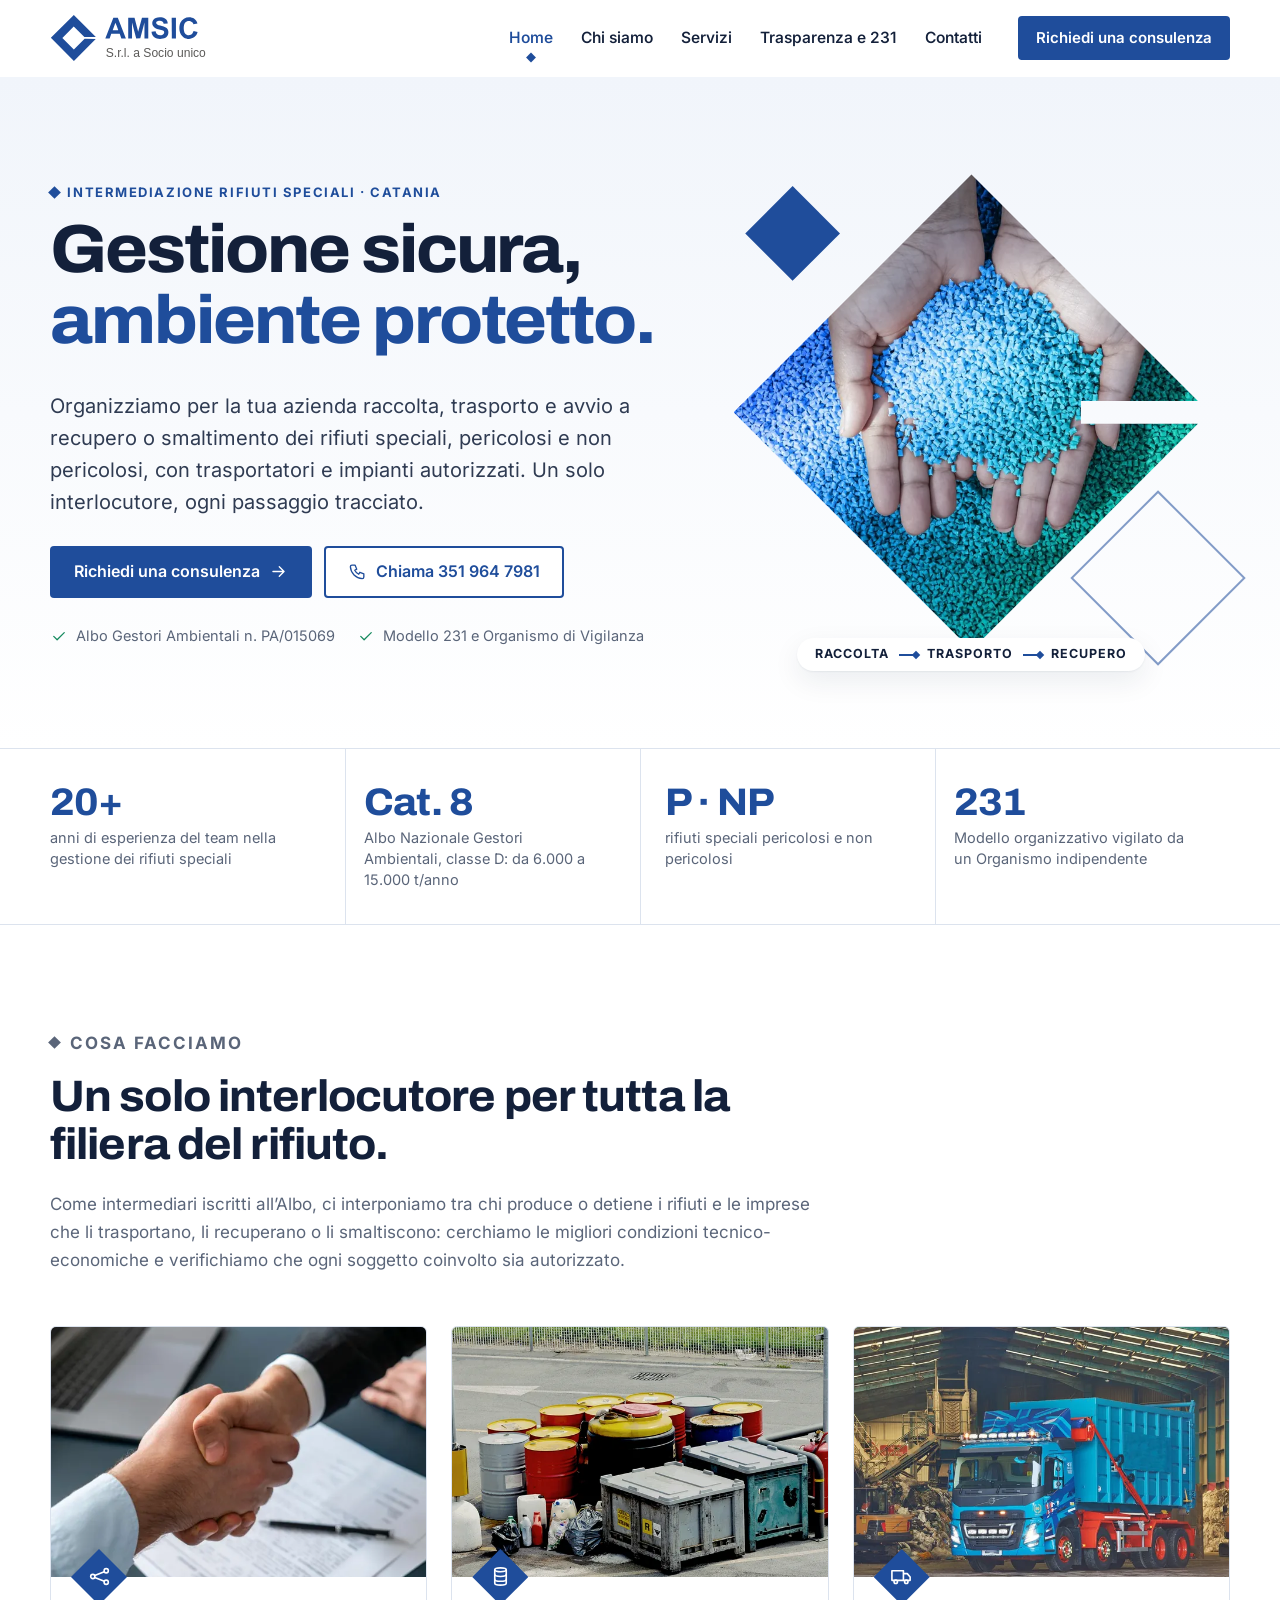
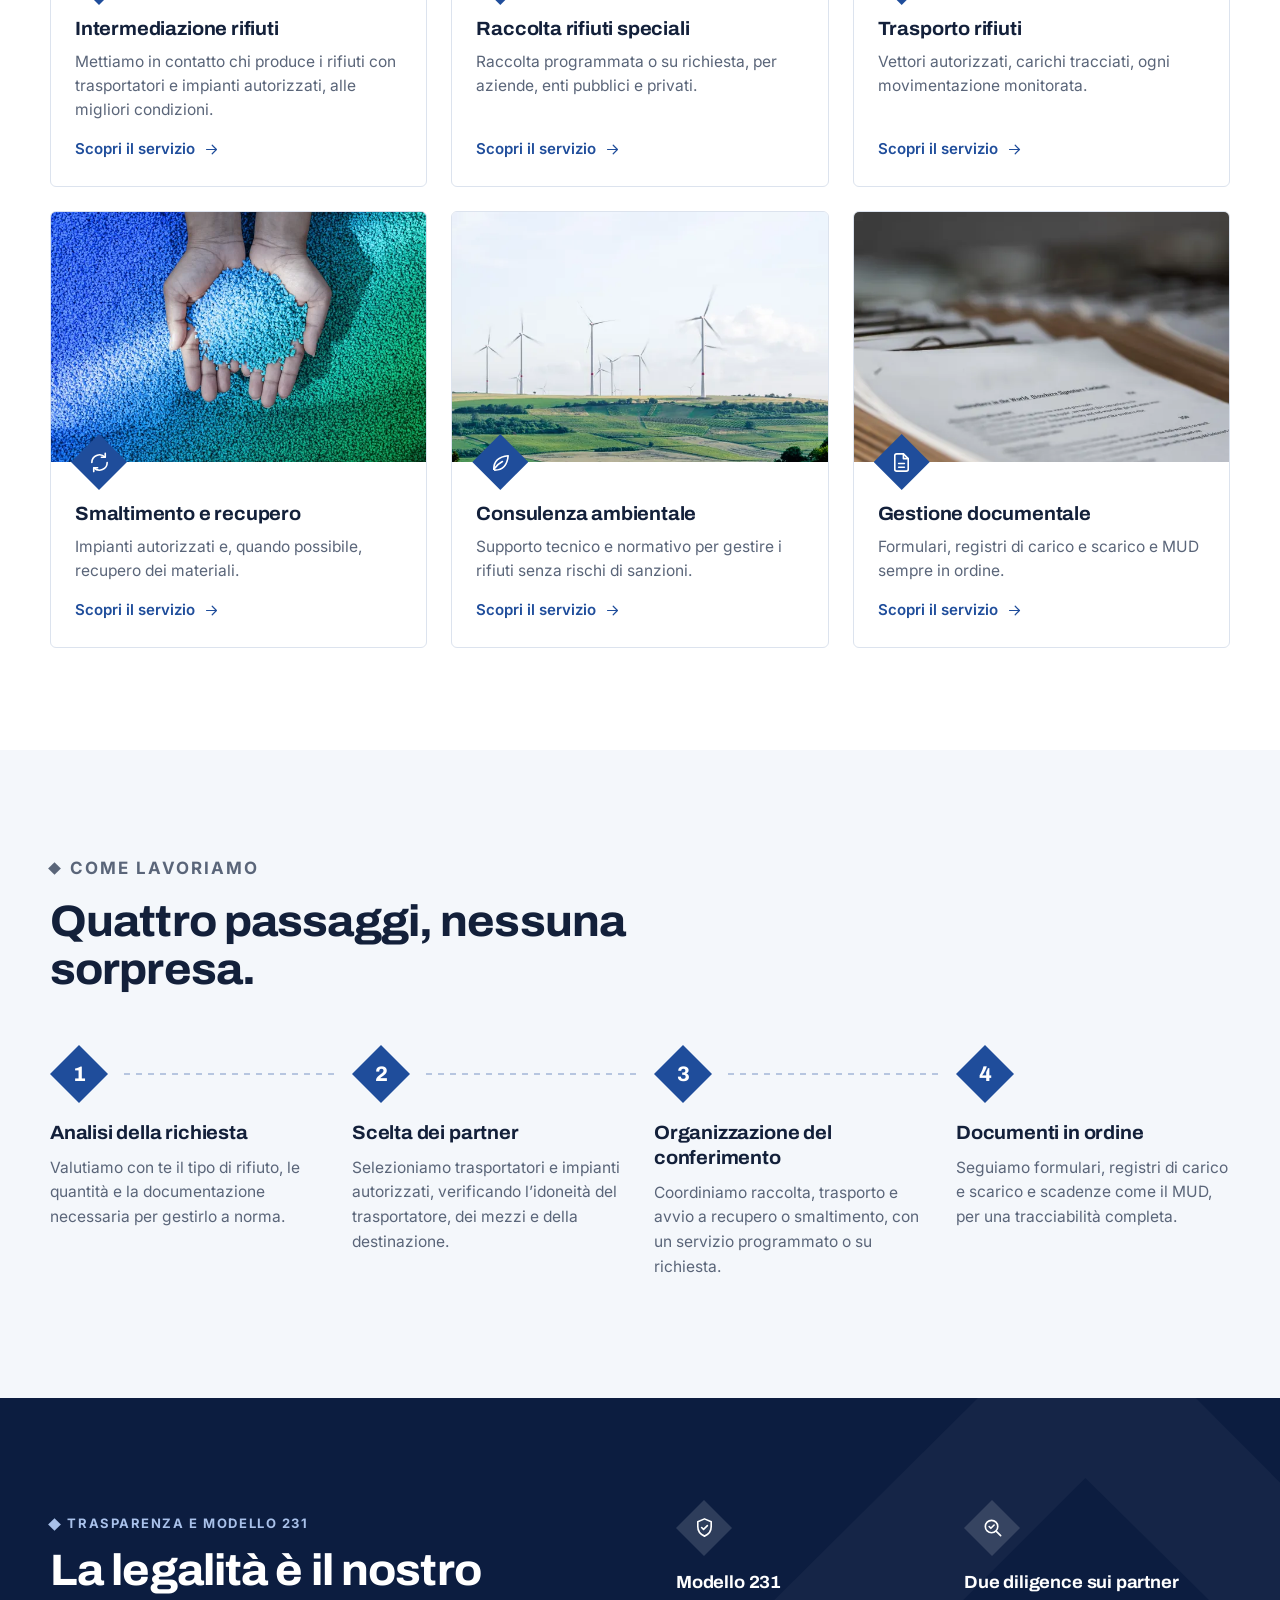
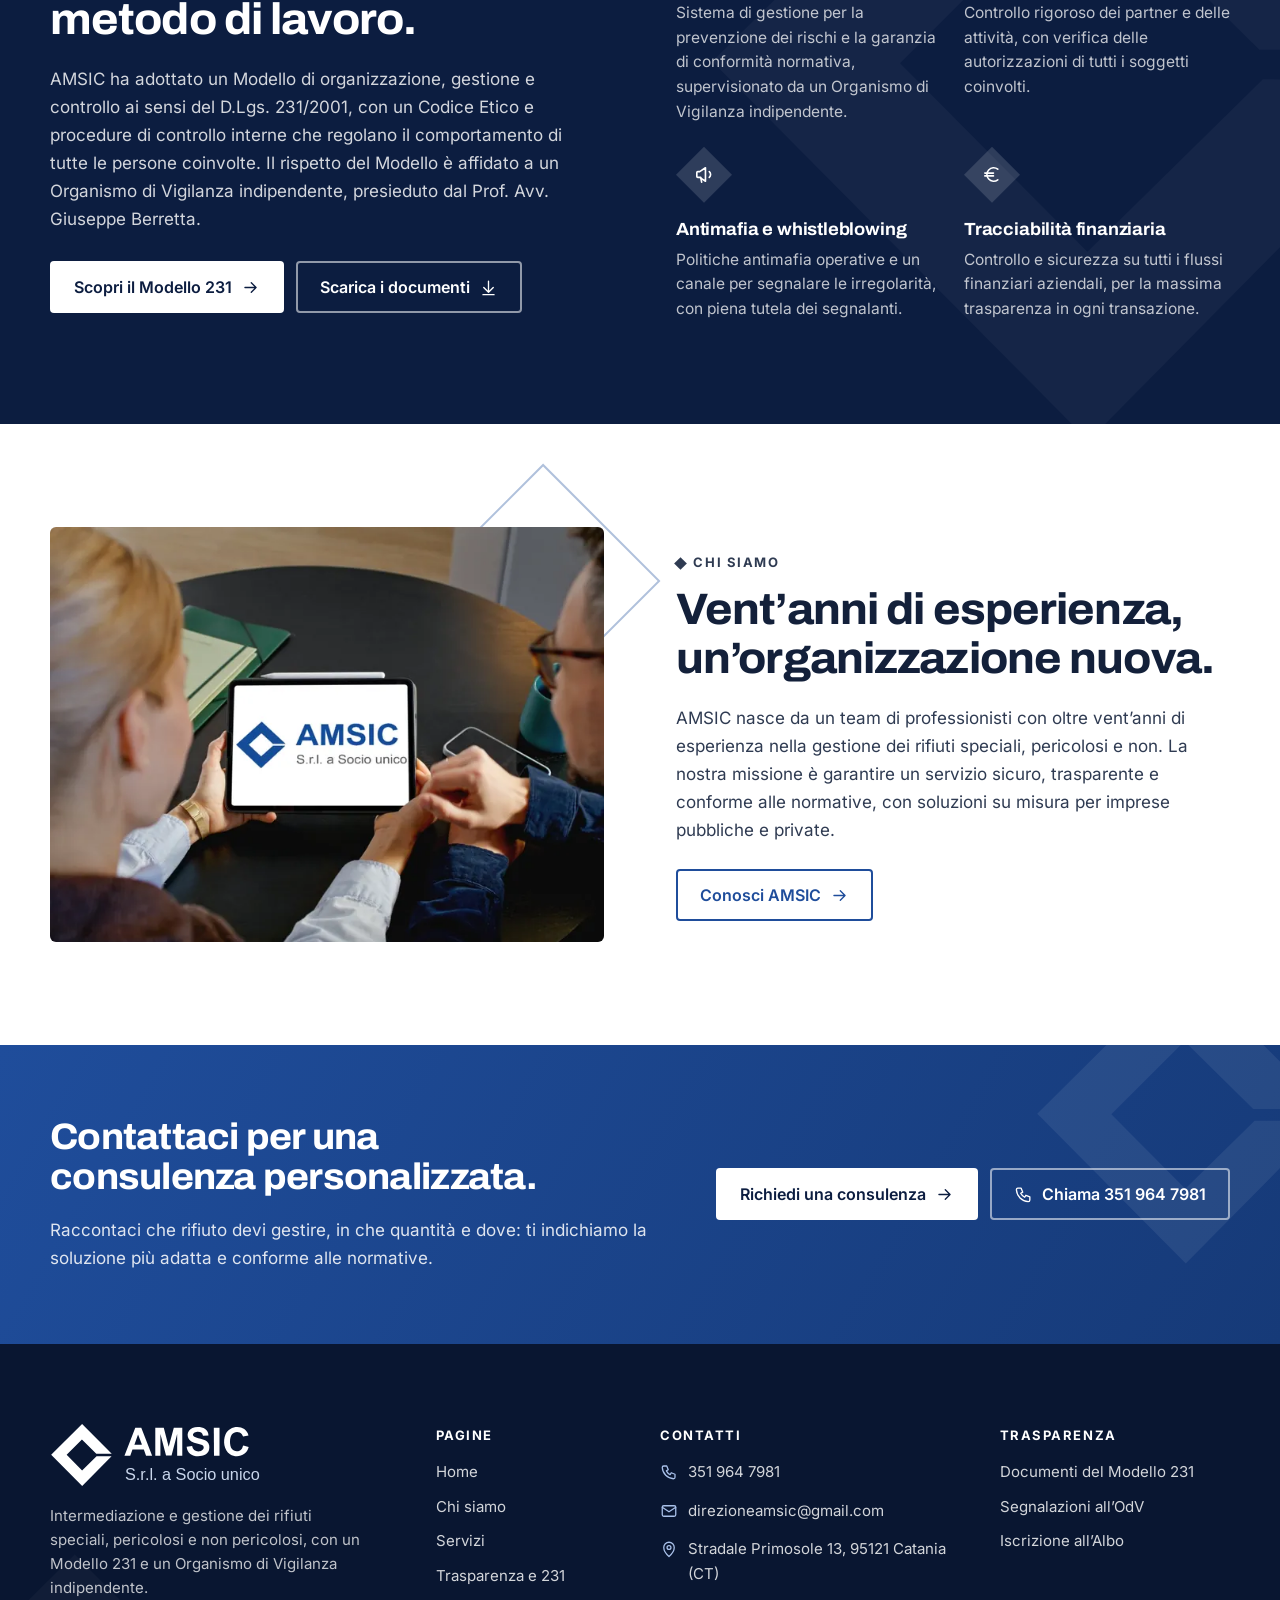
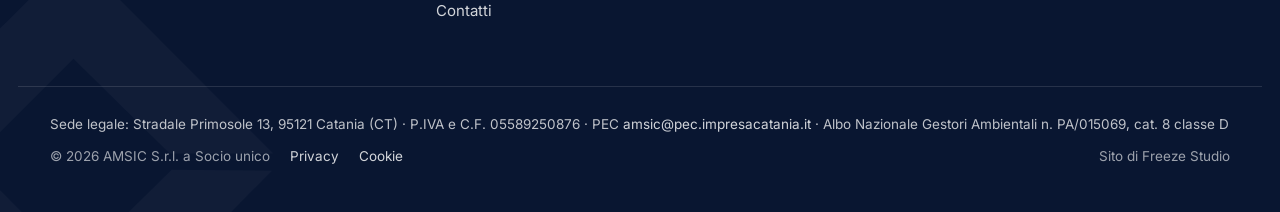
==== index.html @ bfcbf5f1 "Nuovo sito AMSIC: home, chi siamo, servizi, trasparenza e Modello 231, contatti Sito statico generat" ====
<!doctype html>
<html lang="it">
<head>
<meta charset="utf-8">
<meta name="viewport" content="width=device-width, initial-scale=1">
<title>AMSIC | Intermediazione e gestione rifiuti speciali a Catania</title>
<meta name="description" content="Raccolta, trasporto, smaltimento e recupero di rifiuti speciali pericolosi e non pericolosi tramite partner autorizzati. Iscritti all’Albo Gestori Ambientali (cat. 8), Modello 231. Catania.">
<link rel="canonical" href="https://www.amsic.it/">
<meta name="theme-color" content="#1F4D9B">
<meta property="og:type" content="website">
<meta property="og:locale" content="it_IT">
<meta property="og:site_name" content="AMSIC">
<meta property="og:title" content="AMSIC | Intermediazione e gestione rifiuti speciali a Catania">
<meta property="og:description" content="Raccolta, trasporto, smaltimento e recupero di rifiuti speciali pericolosi e non pericolosi tramite partner autorizzati. Iscritti all’Albo Gestori Ambientali (cat. 8), Modello 231. Catania.">
<meta property="og:url" content="https://www.amsic.it/">
<meta property="og:image" content="https://www.amsic.it/assets/img/condivisione.jpg">
<meta property="og:image:width" content="1200">
<meta property="og:image:height" content="630">
<meta name="twitter:card" content="summary_large_image">
<link rel="icon" href="assets/logo/amsic-marchio.svg" type="image/svg+xml">
<link rel="icon" href="assets/logo/favicon-32.png" sizes="32x32" type="image/png">
<link rel="apple-touch-icon" href="assets/logo/apple-touch-icon.png">
<link rel="preload" href="assets/font/archivo.woff2" as="font" type="font/woff2" crossorigin>
<link rel="preload" href="assets/font/inter.woff2" as="font" type="font/woff2" crossorigin>
<link rel="stylesheet" href="assets/css/stile.css?v=3">
<script type="application/ld+json">{"@context": "https://schema.org", "@type": "LocalBusiness", "@id": "https://www.amsic.it/#azienda", "name": "AMSIC S.r.l. a Socio unico", "alternateName": "AMSIC", "description": "Intermediazione e gestione di rifiuti speciali, pericolosi e non pericolosi: raccolta, trasporto, smaltimento e recupero tramite partner autorizzati, consulenza ambientale e gestione documentale.", "url": "https://www.amsic.it/", "logo": "https://www.amsic.it/assets/logo/icon-512.png", "image": "https://www.amsic.it/assets/img/condivisione.jpg", "telephone": "+393519647981", "email": "direzioneamsic@gmail.com", "vatID": "IT05589250876", "taxID": "05589250876", "address": {"@type": "PostalAddress", "streetAddress": "Stradale Primosole 13", "postalCode": "95121", "addressLocality": "Catania", "addressRegion": "CT", "addressCountry": "IT"}}</script>
</head>
<body>
<a class="salta" href="#contenuto">Vai al contenuto</a>
<header class="testata" data-testata>
  <div class="wrap testata-in">
    <a class="logo" href="./" aria-label="AMSIC, torna alla home"><img src="assets/logo/amsic-logo.svg" alt="AMSIC S.r.l. a Socio unico" width="190" height="56"></a>
    <nav class="nav" id="menu" aria-label="Menu principale">
      <ul><li><a href="./" aria-current="page">Home</a></li><li><a href="chi-siamo">Chi siamo</a></li><li><a href="servizi">Servizi</a></li><li><a href="trasparenza">Trasparenza e 231</a></li><li><a href="contatti">Contatti</a></li></ul>
      <div class="nav-extra"><a class="btn btn-secondario btn-piccolo" href="tel:+393519647981" data-evento="chiamata"><span class="btn-ico"><svg xmlns="http://www.w3.org/2000/svg" viewBox="0 0 24 24" fill="none" stroke="currentColor" stroke-width="1.7" stroke-linecap="round" stroke-linejoin="round" aria-hidden="true" focusable="false"><path d="M5 4h4l2 5-2.5 1.5a11 11 0 0 0 5 5L15 13l5 2v4a2 2 0 0 1-2 2A16 16 0 0 1 3 6a2 2 0 0 1 2-2"/></svg></span>Chiama 351 964 7981</a></div>
    </nav>
    <a class="btn btn-primario btn-piccolo testata-cta" href="contatti#modulo">Richiedi una consulenza</a>
    <button class="menu-btn" type="button" aria-controls="menu" aria-expanded="false" data-menu>
      <span class="menu-apri"><svg xmlns="http://www.w3.org/2000/svg" viewBox="0 0 24 24" fill="none" stroke="currentColor" stroke-width="1.7" stroke-linecap="round" stroke-linejoin="round" aria-hidden="true" focusable="false"><path d="M4 7h16M4 12h16M4 17h16"/></svg></span><span class="menu-chiudi"><svg xmlns="http://www.w3.org/2000/svg" viewBox="0 0 24 24" fill="none" stroke="currentColor" stroke-width="1.7" stroke-linecap="round" stroke-linejoin="round" aria-hidden="true" focusable="false"><path d="M6 6l12 12M18 6 6 18"/></svg></span><span class="sr">Menu</span>
    </button>
  </div>
</header>
<main id="contenuto">

<section class="eroe">
  <div class="wrap eroe-in">
    <div class="eroe-testo">
      <p class="occhiello">Intermediazione rifiuti speciali · Catania</p>
      <h1>Gestione sicura, <span class="a-capo">ambiente protetto.</span></h1>
      <p class="lead">Organizziamo per la tua azienda raccolta, trasporto e avvio a recupero o smaltimento dei rifiuti speciali, pericolosi e non pericolosi, con trasportatori e impianti autorizzati. Un solo interlocutore, ogni passaggio tracciato.</p>
      <div class="azioni" data-sentinella><a class="btn btn-primario" href="contatti#modulo">Richiedi una consulenza<span class="btn-ico"><svg xmlns="http://www.w3.org/2000/svg" viewBox="0 0 24 24" fill="none" stroke="currentColor" stroke-width="1.7" stroke-linecap="round" stroke-linejoin="round" aria-hidden="true" focusable="false"><path d="M5 12h14M13 6l6 6-6 6"/></svg></span></a><a class="btn btn-secondario" href="tel:+393519647981" data-evento="chiamata"><span class="btn-ico"><svg xmlns="http://www.w3.org/2000/svg" viewBox="0 0 24 24" fill="none" stroke="currentColor" stroke-width="1.7" stroke-linecap="round" stroke-linejoin="round" aria-hidden="true" focusable="false"><path d="M5 4h4l2 5-2.5 1.5a11 11 0 0 0 5 5L15 13l5 2v4a2 2 0 0 1-2 2A16 16 0 0 1 3 6a2 2 0 0 1 2-2"/></svg></span>Chiama 351 964 7981</a></div>
      <ul class="garanzie">
        <li><svg xmlns="http://www.w3.org/2000/svg" viewBox="0 0 24 24" fill="none" stroke="currentColor" stroke-width="1.7" stroke-linecap="round" stroke-linejoin="round" aria-hidden="true" focusable="false"><path d="m5 12.5 4.5 4.5L19 7.5"/></svg>Albo Gestori Ambientali n. PA/015069</li>
        <li><svg xmlns="http://www.w3.org/2000/svg" viewBox="0 0 24 24" fill="none" stroke="currentColor" stroke-width="1.7" stroke-linecap="round" stroke-linejoin="round" aria-hidden="true" focusable="false"><path d="m5 12.5 4.5 4.5L19 7.5"/></svg>Modello 231 e Organismo di Vigilanza</li>
      </ul>
    </div>
    <div class="eroe-visual" aria-hidden="true">
      <div class="rombo-grande"><picture><source type="image/webp" srcset="assets/img/rombo-recupero-420.webp 420w, assets/img/rombo-recupero-760.webp 760w" sizes="(min-width: 1000px) 520px, 80vw"><img src="assets/img/rombo-recupero-760.jpg" srcset="assets/img/rombo-recupero-420.jpg 420w, assets/img/rombo-recupero-760.jpg 760w" sizes="(min-width: 1000px) 520px, 80vw" alt="" width="760" height="760" fetchpriority="high" decoding="async"></picture></div>
      <span class="rombo-pieno"></span>
      <span class="rombo-vuoto"></span>
      <div class="filiera">
        <span>Raccolta</span><i></i><span>Trasporto</span><i></i><span>Recupero</span>
      </div>
    </div>
  </div>
</section>

<section class="fatti" aria-label="AMSIC in breve">
  <div class="wrap fatti-griglia">
    <div class="fatto rivela"><strong>20+</strong><span>anni di esperienza del team nella gestione dei rifiuti speciali</span></div>
    <div class="fatto rivela"><strong>Cat. 8</strong><span>Albo Nazionale Gestori Ambientali, classe D: da 6.000 a 15.000 t/anno</span></div>
    <div class="fatto rivela"><strong>P · NP</strong><span>rifiuti speciali pericolosi e non pericolosi</span></div>
    <div class="fatto rivela"><strong>231</strong><span>Modello organizzativo vigilato da un Organismo indipendente</span></div>
  </div>
</section>

<section class="sezione">
  <div class="wrap">
    <div class="intestazione rivela">
      <p class="occhiello">Cosa facciamo</p>
      <h2>Un solo interlocutore per tutta la filiera del rifiuto.</h2>
      <p>Come intermediari iscritti all’Albo, ci interponiamo tra chi produce o detiene i rifiuti e le imprese che li trasportano, li recuperano o li smaltiscono: cerchiamo le migliori condizioni tecnico-economiche e verifichiamo che ogni soggetto coinvolto sia autorizzato.</p>
    </div>
    <div class="griglia-servizi"><article class="scheda-servizio rivela">
  <a class="scheda-link" href="servizi#intermediazione">
    <div class="scheda-foto"><picture><source type="image/webp" srcset="assets/img/intermediazione-640.webp 640w, assets/img/intermediazione-800.webp 800w" sizes="(min-width: 1100px) 360px, (min-width: 700px) 45vw, 92vw"><img src="assets/img/intermediazione-800.jpg" srcset="assets/img/intermediazione-640.jpg 640w, assets/img/intermediazione-800.jpg 800w" sizes="(min-width: 1100px) 360px, (min-width: 700px) 45vw, 92vw" alt="Stretta di mano sopra un contratto firmato" width="800" height="533" loading="lazy" decoding="async"></picture></div>
    <div class="scheda-testo">
      <span class="icona-rombo"><svg xmlns="http://www.w3.org/2000/svg" viewBox="0 0 24 24" fill="none" stroke="currentColor" stroke-width="1.7" stroke-linecap="round" stroke-linejoin="round" aria-hidden="true" focusable="false"><circle cx="5" cy="12" r="2.2"/><circle cx="19" cy="6" r="2.2"/><circle cx="19" cy="18" r="2.2"/><path d="M7 11l10-4M7 13l10 4"/></svg></span>
      <h3>Intermediazione rifiuti</h3>
      <p>Mettiamo in contatto chi produce i rifiuti con trasportatori e impianti autorizzati, alle migliori condizioni.</p>
      <span class="scheda-piu">Scopri il servizio <svg xmlns="http://www.w3.org/2000/svg" viewBox="0 0 24 24" fill="none" stroke="currentColor" stroke-width="1.7" stroke-linecap="round" stroke-linejoin="round" aria-hidden="true" focusable="false"><path d="M5 12h14M13 6l6 6-6 6"/></svg></span>
    </div>
  </a>
</article><article class="scheda-servizio rivela">
  <a class="scheda-link" href="servizi#raccolta">
    <div class="scheda-foto"><picture><source type="image/webp" srcset="assets/img/raccolta-640.webp 640w, assets/img/raccolta-1100.webp 1100w" sizes="(min-width: 1100px) 360px, (min-width: 700px) 45vw, 92vw"><img src="assets/img/raccolta-1100.jpg" srcset="assets/img/raccolta-640.jpg 640w, assets/img/raccolta-1100.jpg 1100w" sizes="(min-width: 1100px) 360px, (min-width: 700px) 45vw, 92vw" alt="Fusti e contenitori per rifiuti speciali pronti per il ritiro" width="1100" height="733" loading="lazy" decoding="async"></picture></div>
    <div class="scheda-testo">
      <span class="icona-rombo"><svg xmlns="http://www.w3.org/2000/svg" viewBox="0 0 24 24" fill="none" stroke="currentColor" stroke-width="1.7" stroke-linecap="round" stroke-linejoin="round" aria-hidden="true" focusable="false"><ellipse cx="12" cy="5" rx="6" ry="2"/><path d="M6 5v14c0 1.1 2.7 2 6 2s6-.9 6-2V5"/><path d="M6 10c0 1.1 2.7 2 6 2s6-.9 6-2M6 15c0 1.1 2.7 2 6 2s6-.9 6-2"/></svg></span>
      <h3>Raccolta rifiuti speciali</h3>
      <p>Raccolta programmata o su richiesta, per aziende, enti pubblici e privati.</p>
      <span class="scheda-piu">Scopri il servizio <svg xmlns="http://www.w3.org/2000/svg" viewBox="0 0 24 24" fill="none" stroke="currentColor" stroke-width="1.7" stroke-linecap="round" stroke-linejoin="round" aria-hidden="true" focusable="false"><path d="M5 12h14M13 6l6 6-6 6"/></svg></span>
    </div>
  </a>
</article><article class="scheda-servizio rivela">
  <a class="scheda-link" href="servizi#trasporto">
    <div class="scheda-foto"><picture><source type="image/webp" srcset="assets/img/trasporto-640.webp 640w, assets/img/trasporto-1032.webp 1032w" sizes="(min-width: 1100px) 360px, (min-width: 700px) 45vw, 92vw"><img src="assets/img/trasporto-1032.jpg" srcset="assets/img/trasporto-640.jpg 640w, assets/img/trasporto-1032.jpg 1032w" sizes="(min-width: 1100px) 360px, (min-width: 700px) 45vw, 92vw" alt="Camion scarrabile in un impianto di trattamento rifiuti" width="1032" height="688" loading="lazy" decoding="async"></picture></div>
    <div class="scheda-testo">
      <span class="icona-rombo"><svg xmlns="http://www.w3.org/2000/svg" viewBox="0 0 24 24" fill="none" stroke="currentColor" stroke-width="1.7" stroke-linecap="round" stroke-linejoin="round" aria-hidden="true" focusable="false"><path d="M2 6h12v10H2zM14 9h4l3 3.5V16h-7"/><circle cx="6" cy="17.5" r="1.8"/><circle cx="17" cy="17.5" r="1.8"/></svg></span>
      <h3>Trasporto rifiuti</h3>
      <p>Vettori autorizzati, carichi tracciati, ogni movimentazione monitorata.</p>
      <span class="scheda-piu">Scopri il servizio <svg xmlns="http://www.w3.org/2000/svg" viewBox="0 0 24 24" fill="none" stroke="currentColor" stroke-width="1.7" stroke-linecap="round" stroke-linejoin="round" aria-hidden="true" focusable="false"><path d="M5 12h14M13 6l6 6-6 6"/></svg></span>
    </div>
  </a>
</article><article class="scheda-servizio rivela">
  <a class="scheda-link" href="servizi#recupero">
    <div class="scheda-foto"><picture><source type="image/webp" srcset="assets/img/recupero-640.webp 640w, assets/img/recupero-1100.webp 1100w" sizes="(min-width: 1100px) 360px, (min-width: 700px) 45vw, 92vw"><img src="assets/img/recupero-1100.jpg" srcset="assets/img/recupero-640.jpg 640w, assets/img/recupero-1100.jpg 1100w" sizes="(min-width: 1100px) 360px, (min-width: 700px) 45vw, 92vw" alt="Mani che raccolgono granuli di plastica riciclata" width="1100" height="733" loading="lazy" decoding="async"></picture></div>
    <div class="scheda-testo">
      <span class="icona-rombo"><svg xmlns="http://www.w3.org/2000/svg" viewBox="0 0 24 24" fill="none" stroke="currentColor" stroke-width="1.7" stroke-linecap="round" stroke-linejoin="round" aria-hidden="true" focusable="false"><path d="M20 12a8 8 0 0 1-13.7 5.6M4 12A8 8 0 0 1 17.7 6.4"/><path d="M18 2.5v4h-4M6 21.5v-4h4"/></svg></span>
      <h3>Smaltimento e recupero</h3>
      <p>Impianti autorizzati e, quando possibile, recupero dei materiali.</p>
      <span class="scheda-piu">Scopri il servizio <svg xmlns="http://www.w3.org/2000/svg" viewBox="0 0 24 24" fill="none" stroke="currentColor" stroke-width="1.7" stroke-linecap="round" stroke-linejoin="round" aria-hidden="true" focusable="false"><path d="M5 12h14M13 6l6 6-6 6"/></svg></span>
    </div>
  </a>
</article><article class="scheda-servizio rivela">
  <a class="scheda-link" href="servizi#consulenza">
    <div class="scheda-foto"><picture><source type="image/webp" srcset="assets/img/consulenza-640.webp 640w, assets/img/consulenza-1100.webp 1100w" sizes="(min-width: 1100px) 360px, (min-width: 700px) 45vw, 92vw"><img src="assets/img/consulenza-1100.jpg" srcset="assets/img/consulenza-640.jpg 640w, assets/img/consulenza-1100.jpg 1100w" sizes="(min-width: 1100px) 360px, (min-width: 700px) 45vw, 92vw" alt="Pale eoliche su una collina verde" width="1100" height="733" loading="lazy" decoding="async"></picture></div>
    <div class="scheda-testo">
      <span class="icona-rombo"><svg xmlns="http://www.w3.org/2000/svg" viewBox="0 0 24 24" fill="none" stroke="currentColor" stroke-width="1.7" stroke-linecap="round" stroke-linejoin="round" aria-hidden="true" focusable="false"><path d="M5 19c0-8 5-13 15-14-1 10-6 15-14 15"/><path d="M5 19c3-4 6-6.5 9-8"/></svg></span>
      <h3>Consulenza ambientale</h3>
      <p>Supporto tecnico e normativo per gestire i rifiuti senza rischi di sanzioni.</p>
      <span class="scheda-piu">Scopri il servizio <svg xmlns="http://www.w3.org/2000/svg" viewBox="0 0 24 24" fill="none" stroke="currentColor" stroke-width="1.7" stroke-linecap="round" stroke-linejoin="round" aria-hidden="true" focusable="false"><path d="M5 12h14M13 6l6 6-6 6"/></svg></span>
    </div>
  </a>
</article><article class="scheda-servizio rivela">
  <a class="scheda-link" href="servizi#documentale">
    <div class="scheda-foto"><picture><source type="image/webp" srcset="assets/img/documentale-640.webp 640w, assets/img/documentale-1100.webp 1100w" sizes="(min-width: 1100px) 360px, (min-width: 700px) 45vw, 92vw"><img src="assets/img/documentale-1100.jpg" srcset="assets/img/documentale-640.jpg 640w, assets/img/documentale-1100.jpg 1100w" sizes="(min-width: 1100px) 360px, (min-width: 700px) 45vw, 92vw" alt="Pila di documenti e registri in un archivio" width="1100" height="733" loading="lazy" decoding="async"></picture></div>
    <div class="scheda-testo">
      <span class="icona-rombo"><svg xmlns="http://www.w3.org/2000/svg" viewBox="0 0 24 24" fill="none" stroke="currentColor" stroke-width="1.7" stroke-linecap="round" stroke-linejoin="round" aria-hidden="true" focusable="false"><path d="M14 3H7a2 2 0 0 0-2 2v14a2 2 0 0 0 2 2h10a2 2 0 0 0 2-2V8z"/><path d="M14 3v5h5M9 13h6M9 17h6"/></svg></span>
      <h3>Gestione documentale</h3>
      <p>Formulari, registri di carico e scarico e MUD sempre in ordine.</p>
      <span class="scheda-piu">Scopri il servizio <svg xmlns="http://www.w3.org/2000/svg" viewBox="0 0 24 24" fill="none" stroke="currentColor" stroke-width="1.7" stroke-linecap="round" stroke-linejoin="round" aria-hidden="true" focusable="false"><path d="M5 12h14M13 6l6 6-6 6"/></svg></span>
    </div>
  </a>
</article></div>
  </div>
</section>

<section class="sezione sezione-chiara">
  <div class="wrap">
    <div class="intestazione rivela">
      <p class="occhiello">Come lavoriamo</p>
      <h2>Quattro passaggi, nessuna sorpresa.</h2>
    </div>
    <ol class="passi"><li class="passo rivela"><span class="passo-num" aria-hidden="true"><span>1</span></span><h3>Analisi della richiesta</h3><p>Valutiamo con te il tipo di rifiuto, le quantità e la documentazione necessaria per gestirlo a norma.</p></li><li class="passo rivela"><span class="passo-num" aria-hidden="true"><span>2</span></span><h3>Scelta dei partner</h3><p>Selezioniamo trasportatori e impianti autorizzati, verificando l’idoneità del trasportatore, dei mezzi e della destinazione.</p></li><li class="passo rivela"><span class="passo-num" aria-hidden="true"><span>3</span></span><h3>Organizzazione del conferimento</h3><p>Coordiniamo raccolta, trasporto e avvio a recupero o smaltimento, con un servizio programmato o su richiesta.</p></li><li class="passo rivela"><span class="passo-num" aria-hidden="true"><span>4</span></span><h3>Documenti in ordine</h3><p>Seguiamo formulari, registri di carico e scarico e scadenze come il MUD, per una tracciabilità completa.</p></li></ol>
  </div>
</section>

<section class="sezione sezione-scura">
  <svg class="scura-marchio" xmlns="http://www.w3.org/2000/svg" viewBox="0 0 595 595.28" aria-hidden="true" focusable="false"><polygon fill="currentColor" points="438.71 285.48 302.45 151.16 157.4 296.08 304.07 443.77 441.47 308.66 583.67 309.8 304.96 591.78 10.35 294.78 304.07 3.5 585.54 285.48"/></svg>
  <div class="wrap scura-in">
    <div class="scura-testo rivela">
      <p class="occhiello chiaro">Trasparenza e Modello 231</p>
      <h2>La legalità è il nostro metodo di lavoro.</h2>
      <p>AMSIC ha adottato un Modello di organizzazione, gestione e controllo ai sensi del D.Lgs. 231/2001, con un Codice Etico e procedure di controllo interne che regolano il comportamento di tutte le persone coinvolte. Il rispetto del Modello è affidato a un Organismo di Vigilanza indipendente, presieduto dal Prof. Avv. Giuseppe Berretta.</p>
      <div class="azioni"><a class="btn btn-bianco" href="trasparenza">Scopri il Modello 231<span class="btn-ico"><svg xmlns="http://www.w3.org/2000/svg" viewBox="0 0 24 24" fill="none" stroke="currentColor" stroke-width="1.7" stroke-linecap="round" stroke-linejoin="round" aria-hidden="true" focusable="false"><path d="M5 12h14M13 6l6 6-6 6"/></svg></span></a><a class="btn btn-contorno-bianco" href="trasparenza#documenti">Scarica i documenti<span class="btn-ico"><svg xmlns="http://www.w3.org/2000/svg" viewBox="0 0 24 24" fill="none" stroke="currentColor" stroke-width="1.7" stroke-linecap="round" stroke-linejoin="round" aria-hidden="true" focusable="false"><path d="M12 4v14M6 12l6 6 6-6"/><path d="M5 21h14"/></svg></span></a></div>
    </div>
    <ul class="presidi"><li class="presidio rivela"><span class="icona-rombo chiara"><svg xmlns="http://www.w3.org/2000/svg" viewBox="0 0 24 24" fill="none" stroke="currentColor" stroke-width="1.7" stroke-linecap="round" stroke-linejoin="round" aria-hidden="true" focusable="false"><path d="M12 3 5 6v5c0 4.6 3 8.4 7 10 4-1.6 7-5.4 7-10V6z"/><path d="m9 12 2 2 4-4"/></svg></span><h3>Modello 231</h3><p>Sistema di gestione per la prevenzione dei rischi e la garanzia di conformità normativa, supervisionato da un Organismo di Vigilanza indipendente.</p></li><li class="presidio rivela"><span class="icona-rombo chiara"><svg xmlns="http://www.w3.org/2000/svg" viewBox="0 0 24 24" fill="none" stroke="currentColor" stroke-width="1.7" stroke-linecap="round" stroke-linejoin="round" aria-hidden="true" focusable="false"><circle cx="11" cy="11" r="6.5"/><path d="m16 16 4.5 4.5"/><path d="m8.5 11 1.8 1.8 3.4-3.4"/></svg></span><h3>Due diligence sui partner</h3><p>Controllo rigoroso dei partner e delle attività, con verifica delle autorizzazioni di tutti i soggetti coinvolti.</p></li><li class="presidio rivela"><span class="icona-rombo chiara"><svg xmlns="http://www.w3.org/2000/svg" viewBox="0 0 24 24" fill="none" stroke="currentColor" stroke-width="1.7" stroke-linecap="round" stroke-linejoin="round" aria-hidden="true" focusable="false"><path d="M4 10v4a1 1 0 0 0 1 1h2l6 4V5L7 9H5a1 1 0 0 0-1 1z"/><path d="M17 9a4 4 0 0 1 0 6"/><path d="M8 15l1 5"/></svg></span><h3>Antimafia e whistleblowing</h3><p>Politiche antimafia operative e un canale per segnalare le irregolarità, con piena tutela dei segnalanti.</p></li><li class="presidio rivela"><span class="icona-rombo chiara"><svg xmlns="http://www.w3.org/2000/svg" viewBox="0 0 24 24" fill="none" stroke="currentColor" stroke-width="1.7" stroke-linecap="round" stroke-linejoin="round" aria-hidden="true" focusable="false"><path d="M17.5 6.5A7 7 0 1 0 17.5 17.5"/><path d="M4 10.5h9M4 13.5h9"/></svg></span><h3>Tracciabilità finanziaria</h3><p>Controllo e sicurezza su tutti i flussi finanziari aziendali, per la massima trasparenza in ogni transazione.</p></li></ul>
  </div>
</section>

<section class="sezione">
  <div class="wrap duo">
    <div class="duo-foto rivela"><picture><source type="image/webp" srcset="assets/img/tablet-700.webp 700w, assets/img/tablet-1100.webp 1100w" sizes="(min-width: 1000px) 540px, 92vw"><img src="assets/img/tablet-1100.jpg" srcset="assets/img/tablet-700.jpg 700w, assets/img/tablet-1100.jpg 1100w" sizes="(min-width: 1000px) 540px, 92vw" alt="Due professionisti consultano un tablet con il logo AMSIC" width="1100" height="825" loading="lazy" decoding="async"></picture></div>
    <div class="duo-testo rivela">
      <p class="occhiello">Chi siamo</p>
      <h2>Vent’anni di esperienza, un’organizzazione nuova.</h2>
      <p>AMSIC nasce da un team di professionisti con oltre vent’anni di esperienza nella gestione dei rifiuti speciali, pericolosi e non. La nostra missione è garantire un servizio sicuro, trasparente e conforme alle normative, con soluzioni su misura per imprese pubbliche e private.</p>
      <a class="btn btn-secondario" href="chi-siamo">Conosci AMSIC<span class="btn-ico"><svg xmlns="http://www.w3.org/2000/svg" viewBox="0 0 24 24" fill="none" stroke="currentColor" stroke-width="1.7" stroke-linecap="round" stroke-linejoin="round" aria-hidden="true" focusable="false"><path d="M5 12h14M13 6l6 6-6 6"/></svg></span></a>
    </div>
  </div>
</section>

<section class="banda-cta">
  <div class="wrap banda-cta-in rivela">
    <svg class="banda-marchio" xmlns="http://www.w3.org/2000/svg" viewBox="0 0 595 595.28" aria-hidden="true" focusable="false"><polygon fill="currentColor" points="438.71 285.48 302.45 151.16 157.4 296.08 304.07 443.77 441.47 308.66 583.67 309.8 304.96 591.78 10.35 294.78 304.07 3.5 585.54 285.48"/></svg>
    <div>
      <h2>Contattaci per una consulenza personalizzata.</h2>
      <p>Raccontaci che rifiuto devi gestire, in che quantità e dove: ti indichiamo la soluzione più adatta e conforme alle normative.</p>
    </div>
    <div class="azioni"><a class="btn btn-bianco" href="contatti#modulo">Richiedi una consulenza<span class="btn-ico"><svg xmlns="http://www.w3.org/2000/svg" viewBox="0 0 24 24" fill="none" stroke="currentColor" stroke-width="1.7" stroke-linecap="round" stroke-linejoin="round" aria-hidden="true" focusable="false"><path d="M5 12h14M13 6l6 6-6 6"/></svg></span></a><a class="btn btn-contorno-bianco" href="tel:+393519647981" data-evento="chiamata"><span class="btn-ico"><svg xmlns="http://www.w3.org/2000/svg" viewBox="0 0 24 24" fill="none" stroke="currentColor" stroke-width="1.7" stroke-linecap="round" stroke-linejoin="round" aria-hidden="true" focusable="false"><path d="M5 4h4l2 5-2.5 1.5a11 11 0 0 0 5 5L15 13l5 2v4a2 2 0 0 1-2 2A16 16 0 0 1 3 6a2 2 0 0 1 2-2"/></svg></span>Chiama 351 964 7981</a></div>
  </div>
</section>

</main>
<footer class="pie">
  <svg class="pie-marchio" xmlns="http://www.w3.org/2000/svg" viewBox="0 0 595 595.28" aria-hidden="true" focusable="false"><polygon fill="currentColor" points="438.71 285.48 302.45 151.16 157.4 296.08 304.07 443.77 441.47 308.66 583.67 309.8 304.96 591.78 10.35 294.78 304.07 3.5 585.54 285.48"/></svg>
  <div class="wrap pie-griglia">
    <div class="pie-col pie-marca">
      <img src="assets/logo/amsic-logo-bianco.svg" alt="AMSIC S.r.l. a Socio unico" width="210" height="62" loading="lazy">
      <p>Intermediazione e gestione dei rifiuti speciali, pericolosi e non pericolosi, con un Modello 231 e un Organismo di Vigilanza indipendente.</p>
    </div>
    <div class="pie-col">
      <h2 class="pie-titolo">Pagine</h2>
      <ul class="pie-lista"><li><a href="./">Home</a></li><li><a href="chi-siamo">Chi siamo</a></li><li><a href="servizi">Servizi</a></li><li><a href="trasparenza">Trasparenza e 231</a></li><li><a href="contatti">Contatti</a></li></ul>
    </div>
    <div class="pie-col">
      <h2 class="pie-titolo">Contatti</h2>
      <ul class="pie-lista pie-contatti">
        <li><a href="tel:+393519647981"><svg xmlns="http://www.w3.org/2000/svg" viewBox="0 0 24 24" fill="none" stroke="currentColor" stroke-width="1.7" stroke-linecap="round" stroke-linejoin="round" aria-hidden="true" focusable="false"><path d="M5 4h4l2 5-2.5 1.5a11 11 0 0 0 5 5L15 13l5 2v4a2 2 0 0 1-2 2A16 16 0 0 1 3 6a2 2 0 0 1 2-2"/></svg>351 964 7981</a></li>
        <li><a href="mailto:direzioneamsic@gmail.com"><svg xmlns="http://www.w3.org/2000/svg" viewBox="0 0 24 24" fill="none" stroke="currentColor" stroke-width="1.7" stroke-linecap="round" stroke-linejoin="round" aria-hidden="true" focusable="false"><rect x="3" y="5" width="18" height="14" rx="2"/><path d="m3 7 9 6 9-6"/></svg>direzioneamsic@gmail.com</a></li>
        <li><a href="https://www.google.com/maps/search/?api=1&query=Stradale+Primosole+13,+95121+Catania+CT" target="_blank" rel="noopener"><svg xmlns="http://www.w3.org/2000/svg" viewBox="0 0 24 24" fill="none" stroke="currentColor" stroke-width="1.7" stroke-linecap="round" stroke-linejoin="round" aria-hidden="true" focusable="false"><path d="M12 22s7-6.2 7-12a7 7 0 1 0-14 0c0 5.8 7 12 7 12z"/><circle cx="12" cy="10" r="2.6"/></svg>Stradale Primosole 13, 95121 Catania (CT)</a></li>
      </ul>
    </div>
    <div class="pie-col">
      <h2 class="pie-titolo">Trasparenza</h2>
      <ul class="pie-lista">
        <li><a href="trasparenza#documenti">Documenti del Modello 231</a></li>
        <li><a href="trasparenza#segnalazioni">Segnalazioni all’OdV</a></li>
        <li><a href="trasparenza#autorizzazioni">Iscrizione all’Albo</a></li>
      </ul>
    </div>
  </div>
  <div class="wrap pie-legale">
    <p>Sede legale: Stradale Primosole 13, 95121 Catania (CT) · P.IVA e C.F. 05589250876 · PEC <a href="mailto:amsic@pec.impresacatania.it">amsic@pec.impresacatania.it</a> · Albo Nazionale Gestori Ambientali n. PA/015069, cat. 8 classe D</p>
    <p class="pie-fondo"><span>© 2026 AMSIC S.r.l. a Socio unico</span><a href="privacy">Privacy</a><a href="cookie">Cookie</a><span class="pie-firma">Sito di Freeze Studio</span></p>
  </div>
</footer>
<div class="barra-mobile" data-barra aria-hidden="true">
  <a class="btn btn-secondario" href="tel:+393519647981" tabindex="-1" data-evento="chiamata"><span class="btn-ico"><svg xmlns="http://www.w3.org/2000/svg" viewBox="0 0 24 24" fill="none" stroke="currentColor" stroke-width="1.7" stroke-linecap="round" stroke-linejoin="round" aria-hidden="true" focusable="false"><path d="M5 4h4l2 5-2.5 1.5a11 11 0 0 0 5 5L15 13l5 2v4a2 2 0 0 1-2 2A16 16 0 0 1 3 6a2 2 0 0 1 2-2"/></svg></span>Chiama</a>
  
  <a class="btn btn-primario" href="contatti#modulo" tabindex="-1">Scrivici</a>
</div>
<script src="assets/js/sito.js?v=3" defer></script>
</body>
</html>
---- assets/css/stile.css ----
/* AMSIC S.r.l. — foglio di stile unico. Colori dal marchio: blu #1F4D9B, grigio #5B5A58. */

@font-face {
  font-family: "Archivo";
  src: url("../font/archivo.woff2") format("woff2");
  font-weight: 100 900;
  font-stretch: 62% 125%;
  font-display: swap;
}
@font-face {
  font-family: "Inter";
  src: url("../font/inter.woff2") format("woff2");
  font-weight: 100 900;
  font-display: swap;
}

:root {
  --blu: #1F4D9B;
  --blu-scuro: #163A78;
  --notte: #0C1D40;
  --notte-2: #091631;
  --cielo: #E8EEF8;
  --carta: #F4F7FB;
  --linea: #DCE3EE;
  --inchiostro: #13203A;
  --testo: #2F3B52;
  --tenue: #5A6579;
  --verde: #158A5E;
  --raggio: 6px;
  --ombra: 0 1px 2px rgba(15, 32, 66, .06), 0 10px 28px rgba(15, 32, 66, .08);
  --wrap: 1180px;
  --gutter: clamp(16px, 4vw, 32px);
  --titoli: "Archivo", "Arial", sans-serif;
  --corpo: "Inter", system-ui, -apple-system, "Segoe UI", sans-serif;
  --rombo: polygon(50% 0, 100% 50%, 50% 100%, 0 50%);
}

*, *::before, *::after { box-sizing: border-box; }
html { -webkit-text-size-adjust: 100%; overflow-x: clip; scroll-padding-top: 96px; }
@media (prefers-reduced-motion: no-preference) { html { scroll-behavior: smooth; } }
body {
  margin: 0;
  background: #fff;
  color: var(--testo);
  font: 400 17px/1.65 var(--corpo);
  -webkit-font-smoothing: antialiased;
}
img, svg, picture { display: block; max-width: 100%; }
img { height: auto; }
a { color: var(--blu); text-underline-offset: .18em; }
a:hover { color: var(--blu-scuro); }
:focus-visible { outline: 3px solid var(--blu); outline-offset: 3px; border-radius: 2px; }
p { margin: 0 0 1em; }
ul, ol { margin: 0; padding: 0; list-style: none; }

h1, h2, h3 {
  font-family: var(--titoli);
  color: var(--inchiostro);
  margin: 0 0 .5em;
  letter-spacing: -.02em;
  font-stretch: 104%;
}
h1 { font-size: clamp(2.35rem, 1.3rem + 4.2vw, 4.25rem); line-height: 1.04; font-weight: 760; letter-spacing: -.03em; }
h2 { font-size: clamp(1.75rem, 1.2rem + 2.1vw, 2.75rem); line-height: 1.1; font-weight: 740; }
h3 { font-size: 1.2rem; line-height: 1.3; font-weight: 700; letter-spacing: -.01em; }
.lead { font-size: clamp(1.08rem, 1rem + .35vw, 1.25rem); line-height: 1.6; max-width: 60ch; color: var(--testo); }
.sr { position: absolute; width: 1px; height: 1px; overflow: hidden; clip: rect(0 0 0 0); white-space: nowrap; }

.wrap { width: 100%; max-width: calc(var(--wrap) + 2 * var(--gutter)); margin-inline: auto; padding-inline: var(--gutter); }
.stretto { max-width: calc(780px + 2 * var(--gutter)); }

.salta { position: absolute; left: 12px; top: -60px; z-index: 100; background: var(--blu); color: #fff; padding: 10px 16px; border-radius: 4px; }
.salta:focus { top: 12px; color: #fff; }

/* ------------------------------------------------------------ occhiello con rombo */
.occhiello {
  display: inline-flex; align-items: center; gap: .65em;
  font: 700 13px/1.2 var(--corpo);
  letter-spacing: .12em; text-transform: uppercase;
  color: var(--blu);
  margin-bottom: 1.1em;
}
.occhiello::before { content: ""; width: 9px; height: 9px; background: currentColor; transform: rotate(45deg); flex: none; }
.occhiello.chiaro { color: #A9C1EA; }

/* ------------------------------------------------------------ pulsanti */
.btn {
  display: inline-flex; align-items: center; justify-content: center; gap: .55em;
  min-height: 52px; padding: 12px 22px;
  font: 600 16px/1.2 var(--corpo);
  text-decoration: none; text-align: center;
  border: 2px solid transparent; border-radius: 4px;
  cursor: pointer;
  transition: background-color .2s, color .2s, border-color .2s, transform .2s;
}
.btn-ico svg { width: 19px; height: 19px; transition: transform .2s; }
.btn:hover .btn-ico svg { transform: translateX(3px); }
.btn-primario { background: var(--blu); color: #fff; }
.btn-primario:hover { background: var(--blu-scuro); color: #fff; }
.btn-secondario { border-color: var(--blu); color: var(--blu); background: #fff; }
.btn-secondario:hover { background: var(--cielo); color: var(--blu-scuro); }
.btn-bianco { background: #fff; color: var(--notte); }
.btn-bianco:hover { background: var(--cielo); color: var(--notte); }
.btn-contorno-bianco { border-color: rgba(255, 255, 255, .55); color: #fff; }
.btn-contorno-bianco:hover { border-color: #fff; background: rgba(255, 255, 255, .08); color: #fff; }
.btn-testo { min-height: 0; padding: 0; color: var(--blu); }
.btn-testo:hover { color: var(--blu-scuro); text-decoration: underline; }
.btn-wa { background: #0F7A40; color: #fff; }
.btn-wa:hover { background: #0B6233; color: #fff; }
.btn-wa .btn-ico svg { width: 21px; height: 21px; }
.btn-piccolo { min-height: 44px; padding: 8px 16px; font-size: 15px; }
.btn[disabled] { opacity: .65; cursor: progress; }
.azioni { display: flex; flex-wrap: wrap; gap: 12px; margin-top: 28px; }
.azioni.centrate { justify-content: center; }

/* ------------------------------------------------------------ icona in un rombo (eco del marchio) */
.icona-rombo {
  display: grid; place-items: center; flex: none;
  width: 56px; height: 56px;
  background: var(--blu); color: #fff;
  clip-path: var(--rombo);
}
.icona-rombo svg { width: 23px; height: 23px; }
.icona-rombo.chiara { background: rgba(255, 255, 255, .14); }
.icona-rombo.grande { width: 84px; height: 84px; }
.icona-rombo.grande svg { width: 32px; height: 32px; }

/* ------------------------------------------------------------ testata */
.testata { position: sticky; top: 0; z-index: 40; background: rgba(255, 255, 255, .97); border-bottom: 1px solid transparent; transition: border-color .2s, box-shadow .2s; }
.testata.scorsa { border-bottom-color: var(--linea); box-shadow: 0 6px 20px rgba(15, 32, 66, .06); }
.testata-in { display: flex; align-items: center; gap: 24px; min-height: 76px; }
.logo { flex: none; display: block; }
.logo img { width: auto; height: 46px; }
.nav { margin-left: auto; }
.nav ul { display: flex; gap: 4px; }
.nav a { display: block; padding: 10px 12px; color: var(--inchiostro); font-weight: 550; font-size: 15.5px; text-decoration: none; position: relative; }
.nav a:hover { color: var(--blu); }
.nav a[aria-current="page"] { color: var(--blu); }
.nav a[aria-current="page"]::after { content: ""; position: absolute; left: 50%; bottom: 0; width: 7px; height: 7px; background: var(--blu); transform: translateX(-50%) rotate(45deg); }
.nav-extra { display: none; }
.menu-btn { display: none; margin-left: auto; width: 48px; height: 48px; border: 0; background: none; color: var(--inchiostro); cursor: pointer; padding: 0; place-items: center; }
.menu-btn svg { width: 28px; height: 28px; }
.menu-chiudi { display: none; }
.testata.aperto .menu-apri { display: none; }
.testata.aperto .menu-chiudi { display: block; }

@media (max-width: 1099px) { .testata-cta { display: none; } }
@media (max-width: 999px) {
  .menu-btn { display: grid; }
  .logo img { height: 40px; }
  .testata-in { min-height: 68px; }
  .nav {
    position: fixed; inset: 68px 0 auto 0; margin: 0;
    background: #fff; border-top: 1px solid var(--linea);
    box-shadow: 0 18px 30px rgba(15, 32, 66, .12);
    padding: 12px var(--gutter) 24px;
    max-height: calc(100dvh - 68px); overflow-y: auto;
    visibility: hidden; opacity: 0; transform: translateY(-8px);
    transition: opacity .2s, transform .2s, visibility 0s .2s;
  }
  .testata.aperto .nav { visibility: visible; opacity: 1; transform: none; transition: opacity .2s, transform .2s; }
  .nav ul { flex-direction: column; gap: 0; }
  .nav a { font-size: 19px; padding: 15px 4px; border-bottom: 1px solid var(--linea); }
  .nav a[aria-current="page"]::after { left: auto; right: 8px; top: 50%; bottom: auto; transform: translateY(-50%) rotate(45deg); }
  .nav-extra { display: block; margin-top: 18px; }
  .nav-extra .btn { width: 100%; }
}

/* ------------------------------------------------------------ apertura home */
.eroe { background: linear-gradient(180deg, #F1F5FB 0%, #fff 100%); padding-block: clamp(36px, 6vw, 88px) clamp(48px, 6vw, 88px); overflow: hidden; }
.eroe-in { display: grid; gap: 40px; align-items: center; }
.eroe h1 .a-capo { display: block; color: var(--blu); }
.eroe .lead { margin-top: 1.1em; }
.garanzie { display: flex; flex-wrap: wrap; gap: 10px 22px; margin-top: 26px; font-size: 14.5px; color: var(--tenue); }
.garanzie li { display: flex; align-items: center; gap: 8px; }
.garanzie svg { width: 18px; height: 18px; color: var(--verde); flex: none; }

.eroe-visual { position: relative; width: min(100%, 540px); aspect-ratio: 1 / 1; margin-inline: auto; }
.rombo-grande {
  position: absolute; inset: 4%;
  /* rombo con il taglio orizzontale a destra, come nel simbolo AMSIC */
  clip-path: polygon(50% 0, 97.6% 47.6%, 73% 47.6%, 73% 52.4%, 97.6% 52.4%, 50% 100%, 0 50%);
  background: var(--cielo);
}
.rombo-grande picture, .rombo-grande img { width: 100%; height: 100%; object-fit: cover; }
.rombo-pieno, .rombo-vuoto { position: absolute; aspect-ratio: 1; transform: rotate(45deg); }
.rombo-pieno { width: 13%; top: 9%; left: 9%; background: var(--blu); }
.rombo-vuoto { width: 24%; right: 2%; bottom: 6%; border: 2px solid var(--blu); opacity: .55; }
.filiera {
  position: absolute; left: 50%; bottom: 0; transform: translateX(-50%);
  display: flex; align-items: center; gap: 10px;
  background: #fff; border-radius: 999px; box-shadow: var(--ombra);
  padding: 10px 18px; white-space: nowrap;
  font: 700 12.5px/1 var(--corpo); letter-spacing: .08em; text-transform: uppercase; color: var(--inchiostro);
}
.filiera i { width: 18px; height: 2px; background: var(--blu); position: relative; }
.filiera i::after { content: ""; position: absolute; right: -2px; top: -2px; width: 6px; height: 6px; background: var(--blu); transform: rotate(45deg); }

@media (min-width: 960px) {
  .eroe-in { grid-template-columns: 1.08fr .92fr; gap: 56px; }
}
@media (max-width: 959px) {
  .eroe-visual { width: min(88%, 420px); }
}
@media (max-width: 420px) {
  .filiera { font-size: 11px; padding: 9px 14px; gap: 7px; }
  .filiera i { width: 12px; }
}

/* ------------------------------------------------------------ fatti */
.fatti { border-block: 1px solid var(--linea); background: #fff; }
.fatti-griglia { display: grid; grid-template-columns: 1fr 1fr; }
.fatto { padding: 26px 18px 26px 0; display: flex; flex-direction: column; gap: 6px; }
.fatto strong { font: 760 clamp(1.7rem, 1.2rem + 1.6vw, 2.4rem)/1 var(--titoli); color: var(--blu); letter-spacing: -.02em; font-stretch: 104%; }
.fatto span { font-size: 14.5px; line-height: 1.45; color: var(--tenue); max-width: 26ch; }
.fatto:nth-child(even) { padding-left: 18px; border-left: 1px solid var(--linea); }
.fatto:nth-child(-n+2) { border-bottom: 1px solid var(--linea); }
@media (min-width: 900px) {
  .fatti-griglia { grid-template-columns: repeat(4, 1fr); }
  .fatto { padding: 34px 24px; border-left: 1px solid var(--linea); }
  .fatto:first-child { border-left: 0; padding-left: 0; }
  .fatto:nth-child(-n+2) { border-bottom: 0; }
}

/* ------------------------------------------------------------ sezioni */
.sezione { padding-block: clamp(56px, 8vw, 112px); position: relative; }
.sezione-chiara { background: var(--carta); }
.sezione-scura { background: var(--notte); color: rgba(255, 255, 255, .82); overflow: hidden; }
.sezione-scura h2, .sezione-scura h3 { color: #fff; }
.sezione-scura a:not(.btn) { color: #fff; }
.scura-marchio { position: absolute; width: min(70vw, 760px); right: -14%; top: -18%; color: rgba(255, 255, 255, .035); pointer-events: none; }
.scura-in { position: relative; display: grid; gap: 48px; align-items: center; }
@media (min-width: 1000px) { .scura-in { grid-template-columns: 1fr 1fr; gap: 72px; } }
.intestazione { max-width: 780px; margin-bottom: clamp(32px, 4vw, 56px); }
.intestazione p { color: var(--tenue); font-size: 1.06rem; }

/* ------------------------------------------------------------ schede servizi */
.griglia-servizi { display: grid; gap: 24px; grid-template-columns: repeat(auto-fill, minmax(290px, 1fr)); }
@media (min-width: 1100px) { .griglia-servizi { grid-template-columns: repeat(3, 1fr); } }
.scheda-servizio { background: #fff; border: 1px solid var(--linea); border-radius: var(--raggio); overflow: hidden; transition: transform .25s, box-shadow .25s, border-color .25s; }
.scheda-servizio:hover { transform: translateY(-4px); box-shadow: var(--ombra); border-color: #C9D5E8; }
.scheda-link { display: flex; flex-direction: column; height: 100%; color: inherit; text-decoration: none; }
.scheda-link:hover { color: inherit; }
.scheda-foto { aspect-ratio: 3 / 2; overflow: hidden; background: var(--cielo); }
.scheda-foto picture, .scheda-foto img { width: 100%; height: 100%; object-fit: cover; transition: transform .5s; }
.scheda-servizio:hover .scheda-foto img { transform: scale(1.04); }
.scheda-testo { position: relative; display: flex; flex-direction: column; flex: 1; padding: 40px 24px 24px; }
.scheda-testo .icona-rombo { position: absolute; top: -28px; left: 20px; }
.scheda-testo h3 { margin-bottom: .4em; }
.scheda-testo p { color: var(--tenue); font-size: 15.5px; line-height: 1.55; }
.scheda-piu { margin-top: auto; display: inline-flex; align-items: center; gap: 8px; font-weight: 600; font-size: 15px; color: var(--blu); }
.scheda-piu svg { width: 17px; height: 17px; transition: transform .2s; }
.scheda-servizio:hover .scheda-piu svg { transform: translateX(4px); }

/* ------------------------------------------------------------ passi */
.passi { display: grid; gap: 36px 28px; counter-reset: none; }
@media (min-width: 640px) { .passi { grid-template-columns: 1fr 1fr; } }
@media (min-width: 1000px) { .passi { grid-template-columns: repeat(4, 1fr); } }
.passo { position: relative; }
.passo-num { display: grid; place-items: center; width: 58px; height: 58px; background: var(--blu); clip-path: var(--rombo); margin-bottom: 18px; }
.passo-num span { font: 760 21px/1 var(--titoli); color: #fff; }
.passo p { color: var(--tenue); font-size: 15.5px; line-height: 1.6; }
@media (min-width: 1000px) {
  .passo:not(:last-child)::after { content: ""; position: absolute; top: 28px; left: 74px; right: -12px; height: 2px; background: repeating-linear-gradient(90deg, #B7C6E0 0 6px, transparent 6px 12px); }
}

/* ------------------------------------------------------------ presidi */
.presidi { display: grid; gap: 22px; }
@media (min-width: 640px) { .presidi { grid-template-columns: 1fr 1fr; } }
.presidio h3 { margin: 16px 0 6px; font-size: 1.1rem; }
.presidio p { font-size: 15.5px; line-height: 1.6; margin: 0; color: var(--tenue); }
.sezione-scura .presidio p { color: rgba(255, 255, 255, .74); }
.sezione:not(.sezione-scura) .presidio { background: var(--carta); border: 1px solid var(--linea); border-radius: var(--raggio); padding: 26px; }
@media (min-width: 1000px) { .sezione:not(.sezione-scura) .presidi { grid-template-columns: repeat(4, 1fr); } }

/* ------------------------------------------------------------ foto + testo */
.duo { display: grid; gap: 40px; align-items: center; }
@media (min-width: 960px) { .duo { grid-template-columns: 1fr 1fr; gap: 72px; } .duo-alto { align-items: start; } }
.duo-foto { position: relative; }
.duo-foto::before { content: ""; position: absolute; width: 30%; aspect-ratio: 1; right: -4%; top: -7%; border: 2px solid var(--blu); opacity: .35; transform: rotate(45deg); }
.duo-foto picture { position: relative; border-radius: var(--raggio); overflow: hidden; }
.duo-testo p { color: var(--testo); }
.duo-testo .btn { margin-top: 8px; }

/* ------------------------------------------------------------ banda finale */
.banda-cta { background: linear-gradient(120deg, var(--blu) 0%, var(--blu-scuro) 100%); color: #fff; overflow: hidden; }
.banda-cta-in { position: relative; display: grid; gap: 24px; align-items: center; padding-block: clamp(48px, 6vw, 72px); }
.banda-cta h2 { color: #fff; font-size: clamp(1.6rem, 1.15rem + 1.6vw, 2.3rem); max-width: 22ch; }
.banda-cta p { color: rgba(255, 255, 255, .86); max-width: 56ch; margin: 0; }
.banda-cta .azioni { margin-top: 0; }
.banda-marchio { position: absolute; width: 300px; right: -70px; top: -80px; color: rgba(255, 255, 255, .07); pointer-events: none; }
@media (min-width: 960px) { .banda-cta-in { grid-template-columns: 1fr auto; gap: 48px; } }

/* ------------------------------------------------------------ testa delle pagine interne */
.testa-pagina { background: linear-gradient(180deg, #F1F5FB 0%, #fff 100%); padding-block: clamp(44px, 7vw, 96px) clamp(28px, 4vw, 56px); }
.testa-centrata { text-align: center; }
.testa-centrata .lead { margin-inline: auto; }
.testa-centrata h1 { max-width: 20ch; margin-inline: auto; }
.testa-duo { display: grid; gap: 36px; align-items: center; }
@media (min-width: 960px) { .testa-duo { grid-template-columns: 1.05fr .95fr; gap: 64px; } }
.testa-foto picture { border-radius: var(--raggio); overflow: hidden; }
.pagina-breve { padding-block: clamp(72px, 12vw, 160px); }
.salti { display: flex; flex-wrap: wrap; justify-content: center; gap: 8px; margin-top: 30px; }
.salti a { padding: 9px 15px; border: 1px solid var(--linea); border-radius: 999px; background: #fff; color: var(--inchiostro); font-size: 14.5px; font-weight: 550; text-decoration: none; }
.salti a:hover { border-color: var(--blu); color: var(--blu); }

/* ------------------------------------------------------------ pagina servizi */
.sezione-servizi { padding-top: clamp(24px, 4vw, 48px); }
.servizio { display: grid; gap: 28px; align-items: center; padding-block: clamp(40px, 5vw, 64px); }
.servizio + .servizio { border-top: 1px solid var(--linea); }
@media (min-width: 960px) {
  .servizio { grid-template-columns: 1fr 1fr; gap: 72px; }
  .servizio.inverso .servizio-foto { order: 2; }
}
.servizio-foto picture { border-radius: var(--raggio); overflow: hidden; aspect-ratio: 3 / 2; }
.servizio-foto img { width: 100%; height: 100%; object-fit: cover; }
.servizio-testo h2 { margin-top: 20px; font-size: clamp(1.6rem, 1.2rem + 1.4vw, 2.3rem); }
.spunte { display: grid; gap: 10px; margin: 6px 0 26px; }
.spunte li { display: flex; gap: 10px; align-items: flex-start; font-weight: 550; color: var(--inchiostro); }
.spunte svg { width: 21px; height: 21px; color: var(--verde); flex: none; margin-top: 2px; }

.riquadro-spiega { display: grid; gap: 24px; background: #fff; border: 1px solid var(--linea); border-top: 4px solid var(--blu); border-radius: var(--raggio); padding: clamp(26px, 4vw, 56px); }
@media (min-width: 960px) { .riquadro-spiega { grid-template-columns: .9fr 1.1fr; gap: 56px; } }
.riquadro-spiega h2 { font-size: clamp(1.5rem, 1.15rem + 1.2vw, 2.1rem); }

.compliance { display: grid; gap: 22px; align-items: center; background: var(--carta); border: 1px solid var(--linea); border-radius: var(--raggio); padding: clamp(26px, 4vw, 44px); }
.compliance h2 { font-size: clamp(1.4rem, 1.1rem + 1vw, 1.9rem); }
.compliance p { margin: 0; color: var(--tenue); }
@media (min-width: 900px) { .compliance { grid-template-columns: auto 1fr auto; gap: 32px; } }

/* ------------------------------------------------------------ chi siamo */
.colonne-testo { display: grid; gap: 32px; }
@media (min-width: 900px) { .colonne-testo { grid-template-columns: 1fr 1fr; gap: 72px; } }
.colonne-testo h2 { font-size: clamp(1.5rem, 1.15rem + 1.2vw, 2.1rem); }
.valori { display: grid; gap: 18px; }
@media (min-width: 620px) { .valori { grid-template-columns: 1fr 1fr; } }
@media (min-width: 960px) { .valori { grid-template-columns: repeat(3, 1fr); } }
.valore { background: #fff; border: 1px solid var(--linea); border-left: 4px solid var(--blu); border-radius: var(--raggio); padding: 24px 24px 20px; }
.valore h3 { font-size: 1.1rem; margin-bottom: 6px; }
.valore p { margin: 0; color: var(--tenue); font-size: 15.5px; line-height: 1.6; }
.organi { margin-top: 18px; }
.organi li { padding: 18px 0; border-bottom: 1px solid var(--linea); }
.organi li:first-child { border-top: 1px solid var(--linea); }
.organi h3 { font-size: 1.08rem; color: var(--blu); margin-bottom: 4px; }
.organi p { margin: 0; color: var(--tenue); font-size: 15.5px; }

/* ------------------------------------------------------------ trasparenza */
.scheda-albo { margin: 0; background: #fff; border: 1px solid var(--linea); border-top: 4px solid var(--blu); border-radius: var(--raggio); box-shadow: var(--ombra); }
.scheda-albo div { display: grid; gap: 4px; padding: 16px 22px; border-bottom: 1px solid var(--linea); }
.scheda-albo div:last-child { border-bottom: 0; }
.scheda-albo dt { font: 700 12.5px/1.3 var(--corpo); letter-spacing: .08em; text-transform: uppercase; color: var(--tenue); }
.scheda-albo dd { margin: 0; font-weight: 600; color: var(--inchiostro); }
@media (min-width: 640px) { .scheda-albo div { grid-template-columns: 190px 1fr; gap: 16px; align-items: baseline; } }

.canali { display: grid; gap: 14px; }
.canali li { display: flex; gap: 18px; align-items: center; background: rgba(255, 255, 255, .05); border: 1px solid rgba(255, 255, 255, .12); border-radius: var(--raggio); padding: 18px 20px; }
.canali h3 { margin: 0 0 2px; font-size: 1.05rem; }
.canali p { margin: 0; font-size: 15.5px; color: rgba(255, 255, 255, .78); overflow-wrap: anywhere; }

.documenti { display: grid; gap: 14px; }
@media (min-width: 960px) { .documenti { grid-template-columns: 1fr 1fr; } }
.doc { display: grid; grid-template-columns: auto 1fr; gap: 14px 18px; align-items: center; background: #fff; border: 1px solid var(--linea); border-radius: var(--raggio); padding: 20px; }
.doc-ico { display: grid; place-items: center; width: 48px; height: 48px; border-radius: 6px; background: var(--cielo); color: var(--blu); }
.doc-ico svg { width: 26px; height: 26px; }
.doc-testo h3 { font-size: 1.04rem; margin-bottom: 4px; }
.doc-testo p { margin: 0 0 6px; font-size: 14.5px; line-height: 1.5; color: var(--tenue); }
.doc-meta { font: 700 12px/1 var(--corpo); letter-spacing: .08em; text-transform: uppercase; color: var(--tenue); }
.doc .btn { grid-column: 1 / -1; justify-self: start; }
.doc .btn svg { width: 17px; height: 17px; }
@media (min-width: 560px) { .doc { grid-template-columns: auto 1fr auto; } .doc .btn { grid-column: auto; } }

/* ------------------------------------------------------------ contatti e modulo */
.sezione-contatti { padding-top: clamp(16px, 3vw, 40px); }
.contatti-griglia { display: grid; gap: 40px; align-items: start; }
@media (min-width: 1000px) { .contatti-griglia { grid-template-columns: 1.4fr 1fr; gap: 56px; } }
.modulo { background: #fff; border: 1px solid var(--linea); border-radius: 10px; box-shadow: var(--ombra); padding: clamp(22px, 3.4vw, 40px); position: relative; }
.campi { display: grid; gap: 18px; }
@media (min-width: 640px) { .campi { grid-template-columns: 1fr 1fr; } .campo.largo { grid-column: 1 / -1; } }
.campo { margin: 0; display: flex; flex-direction: column; gap: 7px; }
.campo label { font-weight: 600; font-size: 15px; color: var(--inchiostro); }
.campo label span, .consenso label span { color: var(--blu); }
.campo input, .campo select, .campo textarea {
  width: 100%; font: 400 16px/1.4 var(--corpo); color: var(--inchiostro);
  padding: 13px 14px; border: 1.5px solid #C6D1E1; border-radius: 6px; background: #fff;
  transition: border-color .2s, box-shadow .2s;
}
.campo textarea { resize: vertical; min-height: 140px; }
.campo select { appearance: none; background-image: linear-gradient(45deg, transparent 50%, var(--blu) 50%), linear-gradient(135deg, var(--blu) 50%, transparent 50%); background-position: calc(100% - 20px) 52%, calc(100% - 14px) 52%; background-size: 6px 6px; background-repeat: no-repeat; padding-right: 40px; }
.campo input:focus, .campo select:focus, .campo textarea:focus { outline: none; border-color: var(--blu); box-shadow: 0 0 0 4px rgba(31, 77, 155, .16); }
.campo.invalido input, .campo.invalido textarea { border-color: #B3261E; }
.consenso { display: flex; gap: 12px; align-items: flex-start; margin: 20px 0 0; font-size: 14.5px; line-height: 1.5; }
.consenso input { width: 21px; height: 21px; margin: 1px 0 0; accent-color: var(--blu); flex: none; }
.consenso.invalido label { color: #B3261E; }
.campo-esca { position: absolute; left: -9999px; width: 1px; height: 1px; overflow: hidden; }
.modulo-fondo { display: flex; flex-wrap: wrap; align-items: center; gap: 12px 20px; margin-top: 24px; }
.nota { margin: 0; font-size: 14px; color: var(--tenue); }
.esito { margin-top: 20px; padding: 16px 18px; border-radius: 6px; font-size: 15.5px; line-height: 1.55; }
.esito p { margin: 0; }
.esito p + p { margin-top: 6px; }
.esito.ok { background: #E9F6EF; color: #0D5B3B; border: 1px solid #B9E2CC; }
.esito.errore { background: #FCEFED; color: #8A2318; border: 1px solid #F1C7C1; }
.esito a { color: inherit; font-weight: 600; }

.recapiti li { display: flex; gap: 16px; align-items: center; padding: 14px 0; border-bottom: 1px solid var(--linea); }
.recapiti li:first-child { padding-top: 0; }
.recapiti h2 { font: 700 12.5px/1.3 var(--corpo); letter-spacing: .08em; text-transform: uppercase; color: var(--tenue); margin: 0 0 3px; }
.recapiti p { margin: 0; font-weight: 600; color: var(--inchiostro); overflow-wrap: anywhere; }
.recapiti p a { color: var(--inchiostro); text-decoration: none; }
.recapiti p a:hover { color: var(--blu); text-decoration: underline; }
.recapiti .icona-rombo { width: 48px; height: 48px; }
.recapiti .icona-rombo svg { width: 20px; height: 20px; }
.contatti-info > .btn-wa { width: 100%; margin-top: 18px; }
.mappa { position: relative; height: 280px; margin-top: 22px; border-radius: var(--raggio); overflow: hidden; border: 1px solid var(--linea);
  background: var(--cielo) repeating-linear-gradient(45deg, rgba(31, 77, 155, .06) 0 2px, transparent 2px 22px);
  display: flex; flex-direction: column; align-items: center; justify-content: center; gap: 10px; padding: 16px; }
.mappa iframe { position: absolute; inset: 0; width: 100%; height: 100%; border: 0; }
.mappa-btn { display: inline-flex; align-items: center; gap: 8px; border: 0; background: #fff; color: var(--blu); font: 600 15.5px/1 var(--corpo); padding: 14px 20px; border-radius: 999px; box-shadow: var(--ombra); cursor: pointer; }
.mappa-btn svg { width: 20px; height: 20px; }
.mappa-nota { margin: 0; font-size: 13px; color: var(--tenue); text-align: center; }
.nota-odv { margin-top: 18px; font-size: 14.5px; color: var(--tenue); }

/* ------------------------------------------------------------ testi legali */
.testo-legale { padding-top: clamp(8px, 2vw, 24px); }
.testo-legale h2 { font-size: 1.35rem; margin: 2em 0 .6em; }
.testo-legale li { margin-bottom: .6em; padding-left: 1.2em; position: relative; }
.testo-legale li::before { content: ""; position: absolute; left: 0; top: .62em; width: 7px; height: 7px; background: var(--blu); transform: rotate(45deg); }
.aggiornato { font-size: 14.5px; color: var(--tenue); }

/* ------------------------------------------------------------ piè di pagina */
.pie { position: relative; overflow: hidden; background: var(--notte-2); color: rgba(255, 255, 255, .74); font-size: 15px; padding-top: clamp(56px, 7vw, 80px); }
.pie a { color: rgba(255, 255, 255, .82); text-decoration: none; }
.pie a:hover { color: #fff; text-decoration: underline; }
.pie-marchio { position: absolute; width: 420px; left: -140px; bottom: -160px; color: rgba(255, 255, 255, .03); pointer-events: none; }
.pie-griglia { position: relative; display: grid; gap: 36px; }
@media (min-width: 640px) { .pie-griglia { grid-template-columns: 1fr 1fr; } }
@media (min-width: 1000px) { .pie-griglia { grid-template-columns: 1.5fr .8fr 1.3fr 1fr; gap: 40px; } }
.pie-marca img { width: 210px; height: auto; margin-bottom: 18px; }
.pie-marca p { max-width: 36ch; line-height: 1.6; }
.pie-titolo { font: 700 13px/1.2 var(--corpo); letter-spacing: .12em; text-transform: uppercase; color: #fff; margin: 4px 0 16px; }
.pie-lista li { margin-bottom: 10px; }
.pie-contatti a { display: inline-flex; gap: 10px; align-items: flex-start; overflow-wrap: anywhere; }
.pie-contatti svg { width: 18px; height: 18px; flex: none; margin-top: 3px; color: #A9C1EA; }
.pie-legale { position: relative; margin-top: 52px; padding-block: 26px 34px; border-top: 1px solid rgba(255, 255, 255, .12); font-size: 13.5px; line-height: 1.7; }
.pie-legale p { margin: 0 0 10px; }
.pie-fondo { display: flex; flex-wrap: wrap; gap: 6px 20px; color: rgba(255, 255, 255, .6); }
.pie-firma { margin-left: auto; }
@media (max-width: 640px) { .pie-firma { margin-left: 0; } }

/* ------------------------------------------------------------ barra fissa da telefono */
.barra-mobile {
  position: fixed; left: 0; right: 0; bottom: 0; z-index: 45;
  display: flex; gap: 10px;
  padding: 10px 12px calc(10px + env(safe-area-inset-bottom));
  background: #fff; box-shadow: 0 -8px 24px rgba(15, 32, 66, .12);
  transform: translateY(110%); transition: transform .3s;
}
.barra-mobile.visibile { transform: none; }
.barra-mobile .btn { flex: 1; min-height: 50px; padding: 10px 12px; font-size: 15.5px; }
@media (max-width: 999px) { .pie { padding-bottom: 76px; } }
@media (min-width: 1000px) { .barra-mobile { display: none; } }

/* ------------------------------------------------------------ comparsa allo scorrimento */
.js .rivela { opacity: 0; transform: translateY(18px); transition: opacity .7s ease, transform .7s ease; }
.js .rivela.visto { opacity: 1; transform: none; }
.js .rivela.subito { transition: none; }
@media (prefers-reduced-motion: reduce) {
  .js .rivela { opacity: 1; transform: none; transition: none; }
  * { transition-duration: 0s !important; }
}

@media print {
  .testata, .barra-mobile, .banda-cta, .pie-marchio { display: none !important; }
}
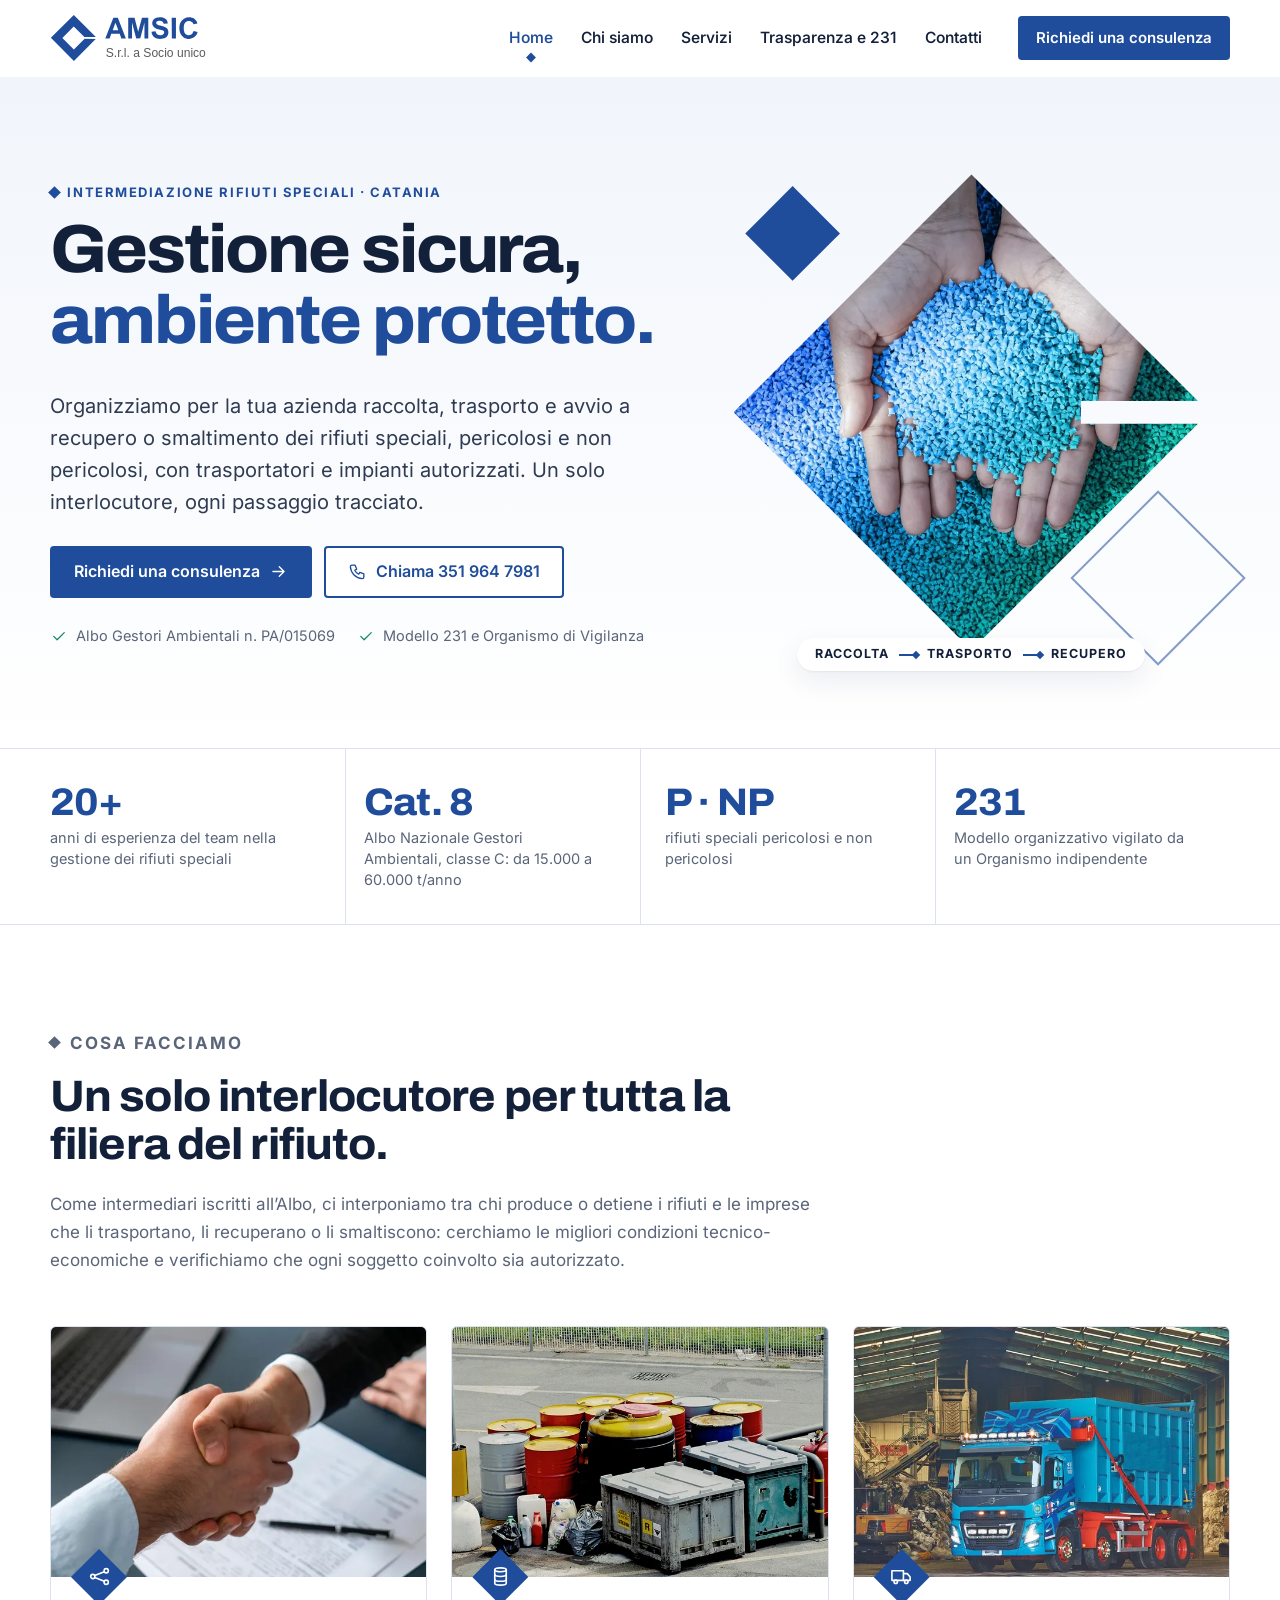
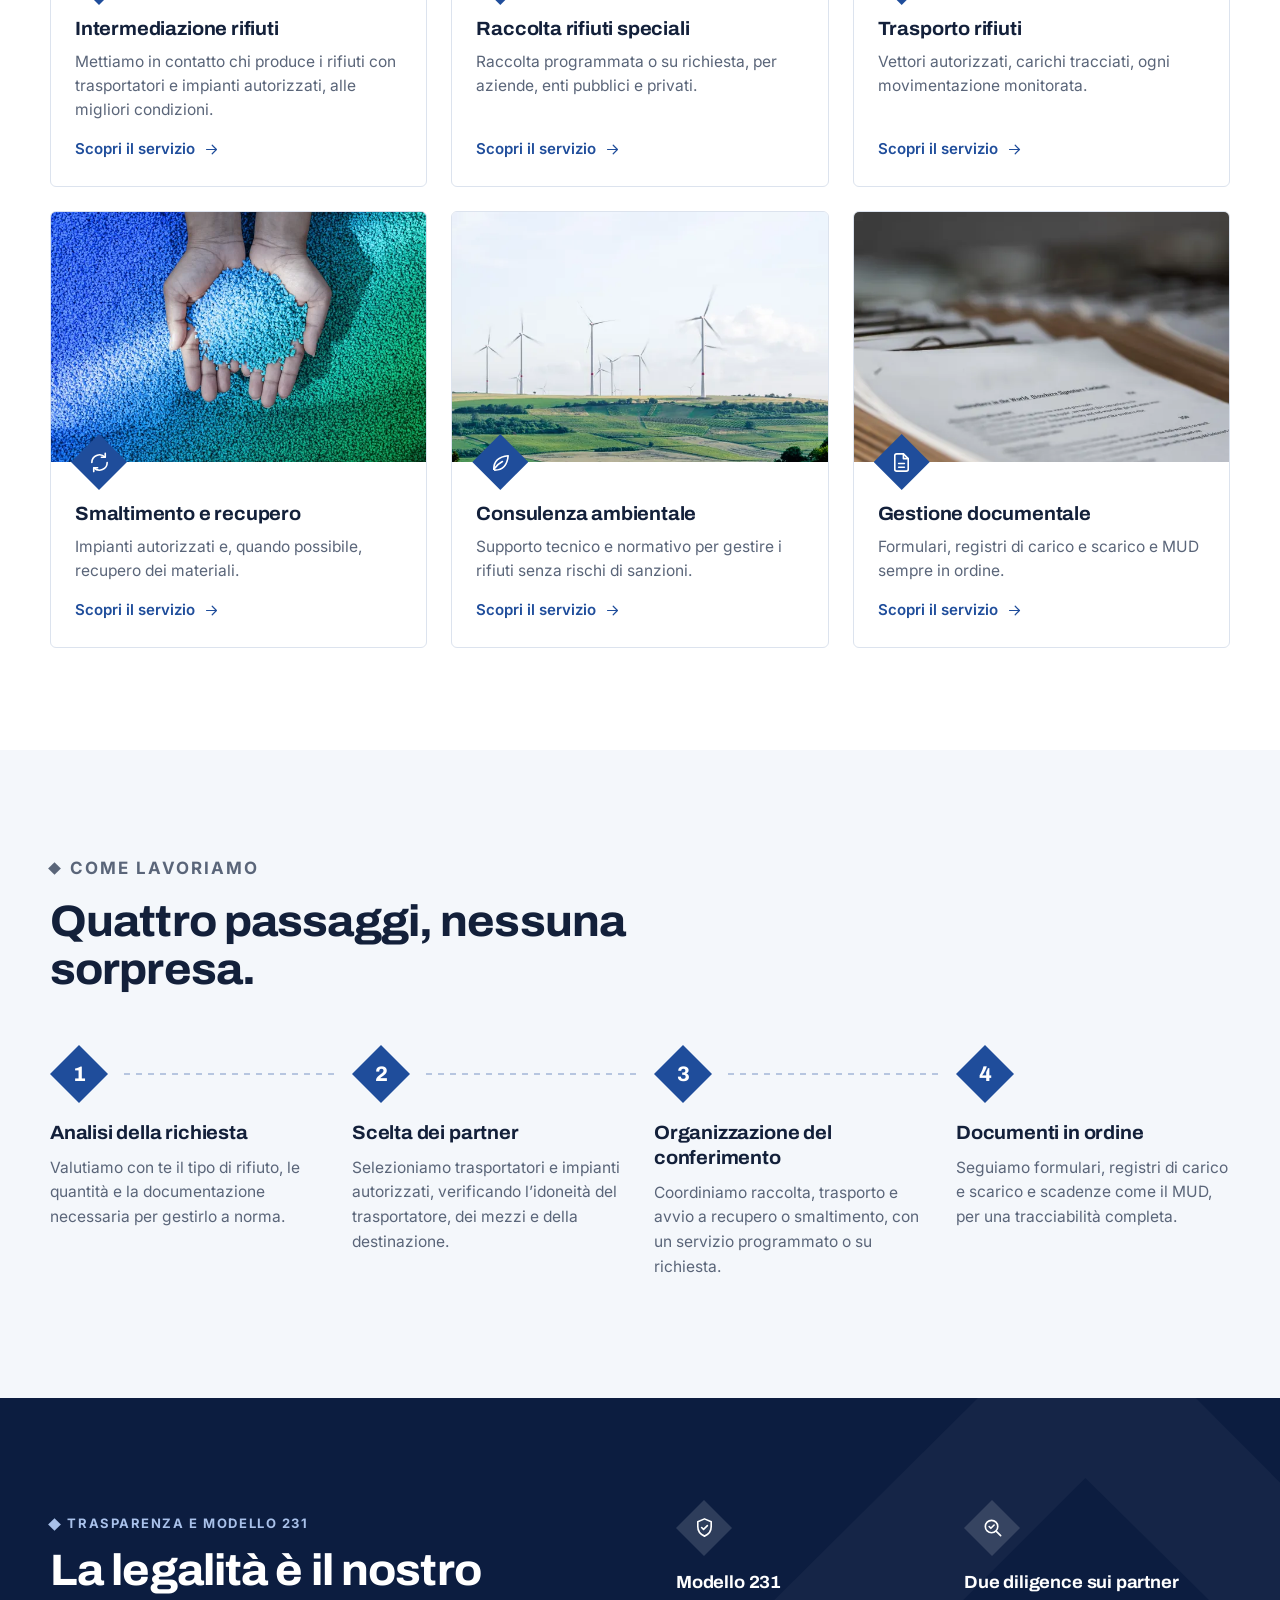
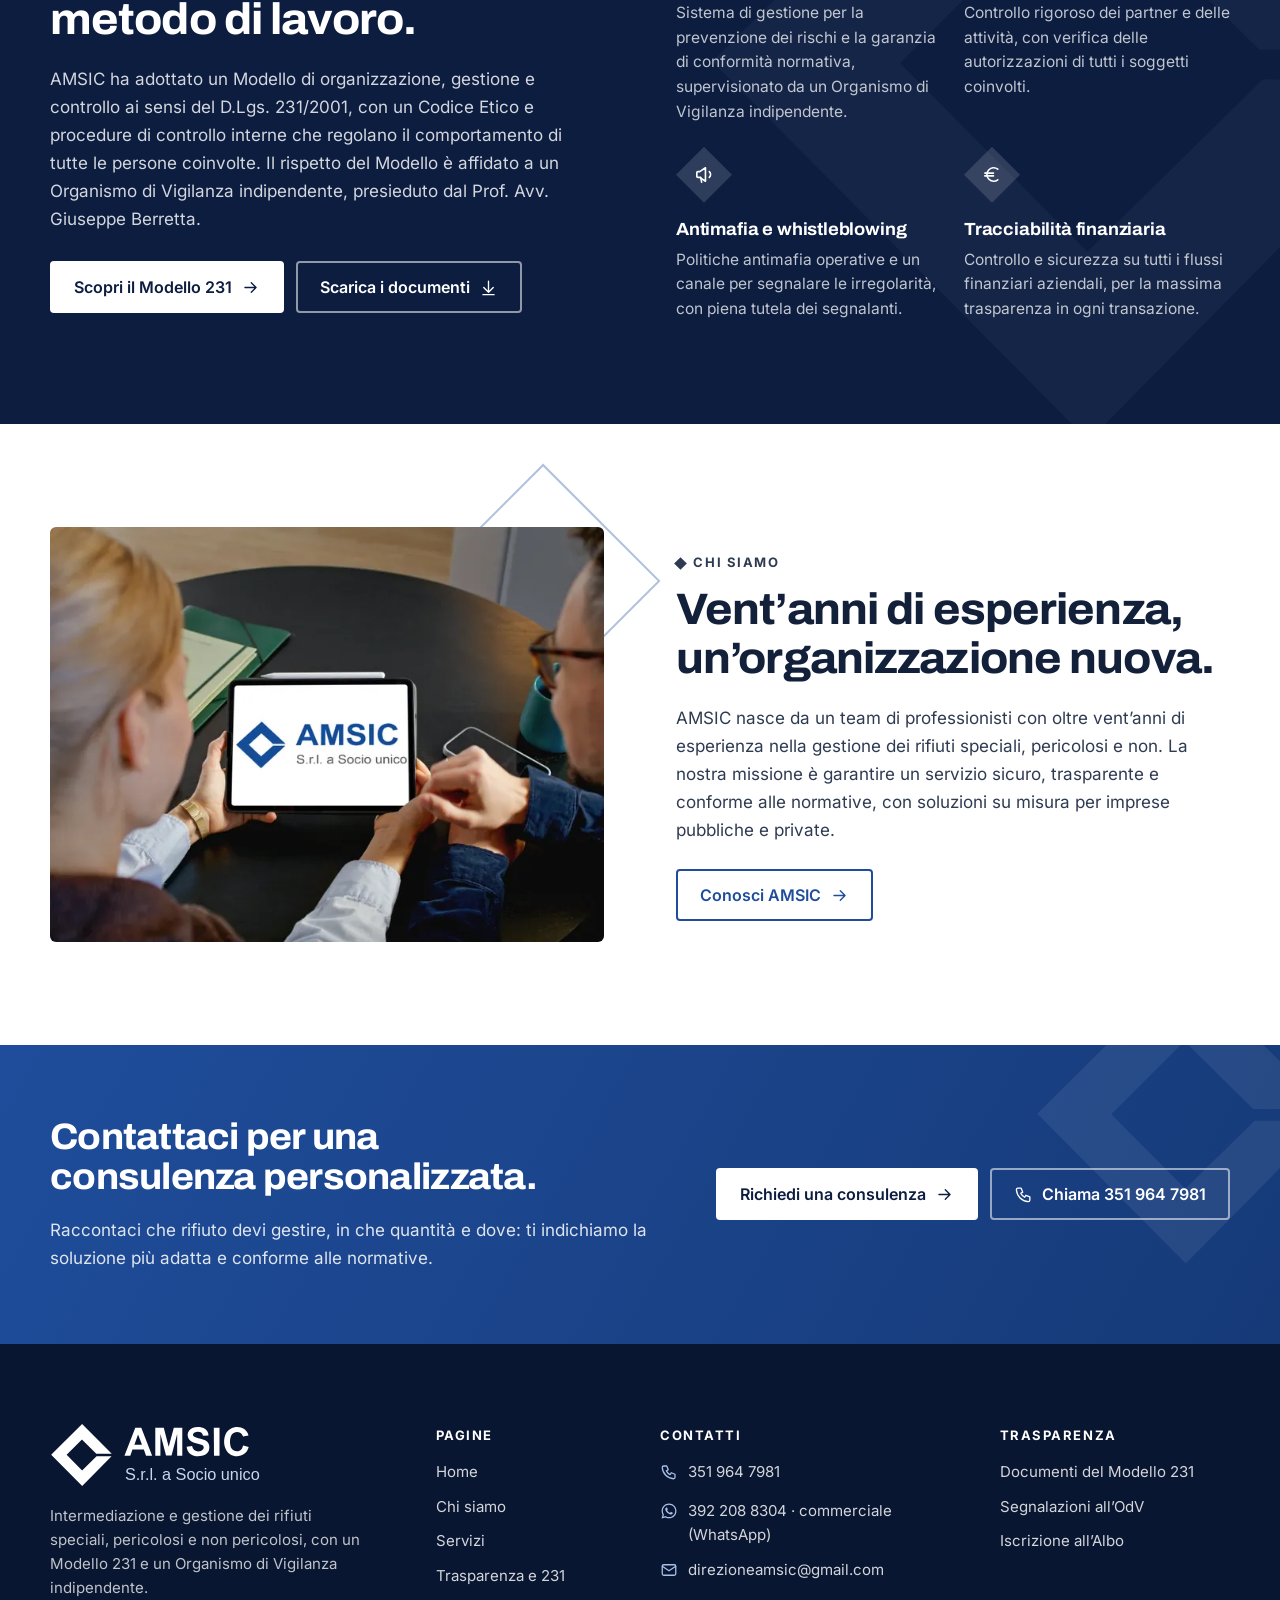
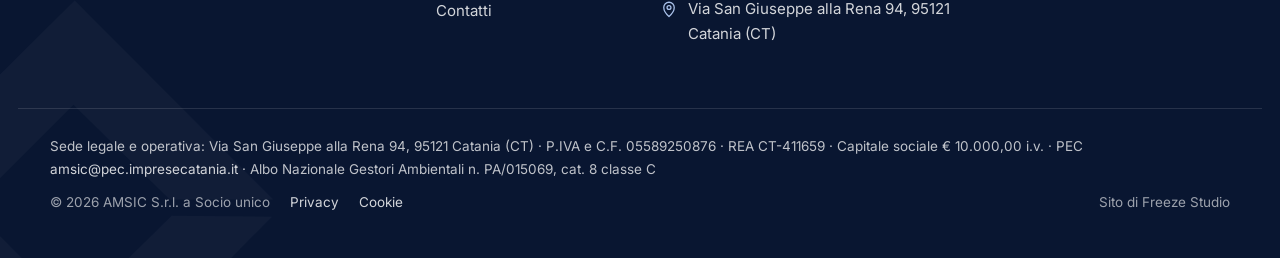
==== commit dd361754: "Dati confermati da AMSIC: sede in Via San Giuseppe alla Rena 94, PEC da visura, REA e capitale, Albo" ====
--- a/index.html
+++ b/index.html
@@ -22,8 +22,8 @@
 <link rel="apple-touch-icon" href="assets/logo/apple-touch-icon.png">
 <link rel="preload" href="assets/font/archivo.woff2" as="font" type="font/woff2" crossorigin>
 <link rel="preload" href="assets/font/inter.woff2" as="font" type="font/woff2" crossorigin>
-<link rel="stylesheet" href="assets/css/stile.css?v=3">
-<script type="application/ld+json">{"@context": "https://schema.org", "@type": "LocalBusiness", "@id": "https://www.amsic.it/#azienda", "name": "AMSIC S.r.l. a Socio unico", "alternateName": "AMSIC", "description": "Intermediazione e gestione di rifiuti speciali, pericolosi e non pericolosi: raccolta, trasporto, smaltimento e recupero tramite partner autorizzati, consulenza ambientale e gestione documentale.", "url": "https://www.amsic.it/", "logo": "https://www.amsic.it/assets/logo/icon-512.png", "image": "https://www.amsic.it/assets/img/condivisione.jpg", "telephone": "+393519647981", "email": "direzioneamsic@gmail.com", "vatID": "IT05589250876", "taxID": "05589250876", "address": {"@type": "PostalAddress", "streetAddress": "Stradale Primosole 13", "postalCode": "95121", "addressLocality": "Catania", "addressRegion": "CT", "addressCountry": "IT"}}</script>
+<link rel="stylesheet" href="assets/css/stile.css?v=6">
+<script type="application/ld+json">{"@context": "https://schema.org", "@type": "LocalBusiness", "@id": "https://www.amsic.it/#azienda", "name": "AMSIC S.r.l. a Socio unico", "alternateName": "AMSIC", "description": "Intermediazione e gestione di rifiuti speciali, pericolosi e non pericolosi: raccolta, trasporto, smaltimento e recupero tramite partner autorizzati, consulenza ambientale e gestione documentale.", "url": "https://www.amsic.it/", "logo": "https://www.amsic.it/assets/logo/icon-512.png", "image": "https://www.amsic.it/assets/img/condivisione.jpg", "telephone": "+393519647981", "contactPoint": [{"@type": "ContactPoint", "contactType": "sales", "telephone": "+393922088304", "availableLanguage": "Italian"}], "email": "direzioneamsic@gmail.com", "vatID": "IT05589250876", "taxID": "05589250876", "address": {"@type": "PostalAddress", "streetAddress": "Via San Giuseppe alla Rena 94", "postalCode": "95121", "addressLocality": "Catania", "addressRegion": "CT", "addressCountry": "IT"}}</script>
 </head>
 <body>
 <a class="salta" href="#contenuto">Vai al contenuto</a>
@@ -68,7 +68,7 @@
 <section class="fatti" aria-label="AMSIC in breve">
   <div class="wrap fatti-griglia">
     <div class="fatto rivela"><strong>20+</strong><span>anni di esperienza del team nella gestione dei rifiuti speciali</span></div>
-    <div class="fatto rivela"><strong>Cat. 8</strong><span>Albo Nazionale Gestori Ambientali, classe D: da 6.000 a 15.000 t/anno</span></div>
+    <div class="fatto rivela"><strong>Cat. 8</strong><span>Albo Nazionale Gestori Ambientali, classe C: da 15.000 a 60.000 t/anno</span></div>
     <div class="fatto rivela"><strong>P · NP</strong><span>rifiuti speciali pericolosi e non pericolosi</span></div>
     <div class="fatto rivela"><strong>231</strong><span>Modello organizzativo vigilato da un Organismo indipendente</span></div>
   </div>
@@ -207,8 +207,9 @@
       <h2 class="pie-titolo">Contatti</h2>
       <ul class="pie-lista pie-contatti">
         <li><a href="tel:+393519647981"><svg xmlns="http://www.w3.org/2000/svg" viewBox="0 0 24 24" fill="none" stroke="currentColor" stroke-width="1.7" stroke-linecap="round" stroke-linejoin="round" aria-hidden="true" focusable="false"><path d="M5 4h4l2 5-2.5 1.5a11 11 0 0 0 5 5L15 13l5 2v4a2 2 0 0 1-2 2A16 16 0 0 1 3 6a2 2 0 0 1 2-2"/></svg>351 964 7981</a></li>
+        <li><a href="https://wa.me/393922088304" target="_blank" rel="noopener"><svg xmlns="http://www.w3.org/2000/svg" viewBox="0 0 24 24" aria-hidden="true" focusable="false"><path fill="currentColor" d="M12.04 2C6.58 2 2.13 6.45 2.13 11.91c0 1.75.46 3.45 1.32 4.95L2.05 22l5.25-1.38c1.45.79 3.08 1.21 4.74 1.21 5.46 0 9.91-4.45 9.91-9.91S17.5 2 12.04 2m.01 1.67c4.55 0 8.24 3.7 8.24 8.24 0 4.55-3.69 8.24-8.24 8.24-1.49 0-2.94-.4-4.2-1.15l-.3-.18-3.12.82.83-3.04-.2-.31a8.2 8.2 0 0 1-1.26-4.38c0-4.54 3.7-8.24 8.25-8.24M8.53 7.33c-.16 0-.43.06-.66.31-.22.25-.87.86-.87 2.07 0 1.22.89 2.39 1 2.56.14.17 1.76 2.67 4.25 3.73.59.27 1.050.42 1.41.53.59.19 1.13.16 1.56.1.48-.07 1.46-.6 1.67-1.18.21-.58.21-1.070.15-1.18-.07-.1-.23-.16-.48-.27-.25-.14-1.47-.74-1.69-.82-.23-.08-.37-.12-.56.12-.16.25-.64.81-.78.97-.15.17-.29.19-.53.07-.26-.13-1.06-.39-2-1.23-.74-.66-1.23-1.47-1.38-1.72-.12-.24-.01-.39.11-.5.11-.11.27-.29.37-.44.13-.14.17-.25.25-.41.08-.17 0-.31-.05-.43-.06-.12-.56-1.36-.78-1.85-.19-.5-.4-.42-.55-.43-.14 0-.3-.01-.47-.01"/></svg>392 208 8304 · commerciale (WhatsApp)</a></li>
         <li><a href="mailto:direzioneamsic@gmail.com"><svg xmlns="http://www.w3.org/2000/svg" viewBox="0 0 24 24" fill="none" stroke="currentColor" stroke-width="1.7" stroke-linecap="round" stroke-linejoin="round" aria-hidden="true" focusable="false"><rect x="3" y="5" width="18" height="14" rx="2"/><path d="m3 7 9 6 9-6"/></svg>direzioneamsic@gmail.com</a></li>
-        <li><a href="https://www.google.com/maps/search/?api=1&query=Stradale+Primosole+13,+95121+Catania+CT" target="_blank" rel="noopener"><svg xmlns="http://www.w3.org/2000/svg" viewBox="0 0 24 24" fill="none" stroke="currentColor" stroke-width="1.7" stroke-linecap="round" stroke-linejoin="round" aria-hidden="true" focusable="false"><path d="M12 22s7-6.2 7-12a7 7 0 1 0-14 0c0 5.8 7 12 7 12z"/><circle cx="12" cy="10" r="2.6"/></svg>Stradale Primosole 13, 95121 Catania (CT)</a></li>
+        <li><a href="https://www.google.com/maps/search/?api=1&query=Via+San+Giuseppe+alla+Rena+94,+95121+Catania+CT" target="_blank" rel="noopener"><svg xmlns="http://www.w3.org/2000/svg" viewBox="0 0 24 24" fill="none" stroke="currentColor" stroke-width="1.7" stroke-linecap="round" stroke-linejoin="round" aria-hidden="true" focusable="false"><path d="M12 22s7-6.2 7-12a7 7 0 1 0-14 0c0 5.8 7 12 7 12z"/><circle cx="12" cy="10" r="2.6"/></svg>Via San Giuseppe alla Rena 94, 95121 Catania (CT)</a></li>
       </ul>
     </div>
     <div class="pie-col">
@@ -221,15 +222,15 @@
     </div>
   </div>
   <div class="wrap pie-legale">
-    <p>Sede legale: Stradale Primosole 13, 95121 Catania (CT) · P.IVA e C.F. 05589250876 · PEC <a href="mailto:amsic@pec.impresacatania.it">amsic@pec.impresacatania.it</a> · Albo Nazionale Gestori Ambientali n. PA/015069, cat. 8 classe D</p>
+    <p>Sede legale e operativa: Via San Giuseppe alla Rena 94, 95121 Catania (CT) · P.IVA e C.F. 05589250876 · REA CT-411659 · Capitale sociale € 10.000,00 i.v. · PEC <a href="mailto:amsic@pec.impresecatania.it">amsic@pec.impresecatania.it</a> · Albo Nazionale Gestori Ambientali n. PA/015069, cat. 8 classe C</p>
     <p class="pie-fondo"><span>© 2026 AMSIC S.r.l. a Socio unico</span><a href="privacy">Privacy</a><a href="cookie">Cookie</a><span class="pie-firma">Sito di Freeze Studio</span></p>
   </div>
 </footer>
 <div class="barra-mobile" data-barra aria-hidden="true">
   <a class="btn btn-secondario" href="tel:+393519647981" tabindex="-1" data-evento="chiamata"><span class="btn-ico"><svg xmlns="http://www.w3.org/2000/svg" viewBox="0 0 24 24" fill="none" stroke="currentColor" stroke-width="1.7" stroke-linecap="round" stroke-linejoin="round" aria-hidden="true" focusable="false"><path d="M5 4h4l2 5-2.5 1.5a11 11 0 0 0 5 5L15 13l5 2v4a2 2 0 0 1-2 2A16 16 0 0 1 3 6a2 2 0 0 1 2-2"/></svg></span>Chiama</a>
-  
+  <a tabindex="-1" class="btn btn-wa" href="https://wa.me/393922088304?text=Buongiorno%2C%20vorrei%20informazioni%20sui%20vostri%20servizi." target="_blank" rel="noopener" data-evento="whatsapp"><span class="btn-ico"><svg xmlns="http://www.w3.org/2000/svg" viewBox="0 0 24 24" aria-hidden="true" focusable="false"><path fill="currentColor" d="M12.04 2C6.58 2 2.13 6.45 2.13 11.91c0 1.75.46 3.45 1.32 4.95L2.05 22l5.25-1.38c1.45.79 3.08 1.21 4.74 1.21 5.46 0 9.91-4.45 9.91-9.91S17.5 2 12.04 2m.01 1.67c4.55 0 8.24 3.7 8.24 8.24 0 4.55-3.69 8.24-8.24 8.24-1.49 0-2.94-.4-4.2-1.15l-.3-.18-3.12.82.83-3.04-.2-.31a8.2 8.2 0 0 1-1.26-4.38c0-4.54 3.7-8.24 8.25-8.24M8.53 7.33c-.16 0-.43.06-.66.31-.22.25-.87.86-.87 2.07 0 1.22.89 2.39 1 2.56.14.17 1.76 2.67 4.25 3.73.59.27 1.050.42 1.41.53.59.19 1.13.16 1.56.1.48-.07 1.46-.6 1.67-1.18.21-.58.21-1.070.15-1.18-.07-.1-.23-.16-.48-.27-.25-.14-1.47-.74-1.69-.82-.23-.08-.37-.12-.56.12-.16.25-.64.81-.78.97-.15.17-.29.19-.53.07-.26-.13-1.06-.39-2-1.23-.74-.66-1.23-1.47-1.38-1.72-.12-.24-.01-.39.11-.5.11-.11.27-.29.37-.44.13-.14.17-.25.25-.41.08-.17 0-.31-.05-.43-.06-.12-.56-1.36-.78-1.85-.19-.5-.4-.42-.55-.43-.14 0-.3-.01-.47-.01"/></svg></span>WhatsApp</a>
   <a class="btn btn-primario" href="contatti#modulo" tabindex="-1">Scrivici</a>
 </div>
-<script src="assets/js/sito.js?v=3" defer></script>
+<script src="assets/js/sito.js?v=6" defer></script>
 </body>
 </html>
--- a/assets/css/stile.css
+++ b/assets/css/stile.css
@@ -93,7 +93,8 @@
   cursor: pointer;
   transition: background-color .2s, color .2s, border-color .2s, transform .2s;
 }
-.btn-ico svg { width: 19px; height: 19px; transition: transform .2s; }
+.btn-ico { display: inline-flex; flex: none; }
+.btn-ico svg { max-width: none; width: 19px; height: 19px; transition: transform .2s; }
 .btn:hover .btn-ico svg { transform: translateX(3px); }
 .btn-primario { background: var(--blu); color: #fff; }
 .btn-primario:hover { background: var(--blu-scuro); color: #fff; }
@@ -133,10 +134,10 @@
 .logo img { width: auto; height: 46px; }
 .nav { margin-left: auto; }
 .nav ul { display: flex; gap: 4px; }
-.nav a { display: block; padding: 10px 12px; color: var(--inchiostro); font-weight: 550; font-size: 15.5px; text-decoration: none; position: relative; }
-.nav a:hover { color: var(--blu); }
-.nav a[aria-current="page"] { color: var(--blu); }
-.nav a[aria-current="page"]::after { content: ""; position: absolute; left: 50%; bottom: 0; width: 7px; height: 7px; background: var(--blu); transform: translateX(-50%) rotate(45deg); }
+.nav li a { display: block; padding: 10px 12px; color: var(--inchiostro); font-weight: 550; font-size: 15.5px; text-decoration: none; position: relative; }
+.nav li a:hover { color: var(--blu); }
+.nav li a[aria-current="page"] { color: var(--blu); }
+.nav li a[aria-current="page"]::after { content: ""; position: absolute; left: 50%; bottom: 0; width: 7px; height: 7px; background: var(--blu); transform: translateX(-50%) rotate(45deg); }
 .nav-extra { display: none; }
 .menu-btn { display: none; margin-left: auto; width: 48px; height: 48px; border: 0; background: none; color: var(--inchiostro); cursor: pointer; padding: 0; place-items: center; }
 .menu-btn svg { width: 28px; height: 28px; }
@@ -160,8 +161,8 @@
   }
   .testata.aperto .nav { visibility: visible; opacity: 1; transform: none; transition: opacity .2s, transform .2s; }
   .nav ul { flex-direction: column; gap: 0; }
-  .nav a { font-size: 19px; padding: 15px 4px; border-bottom: 1px solid var(--linea); }
-  .nav a[aria-current="page"]::after { left: auto; right: 8px; top: 50%; bottom: auto; transform: translateY(-50%) rotate(45deg); }
+  .nav li a { font-size: 19px; padding: 15px 4px; border-bottom: 1px solid var(--linea); }
+  .nav li a[aria-current="page"]::after { left: auto; right: 8px; top: 50%; bottom: auto; transform: translateY(-50%) rotate(45deg); }
   .nav-extra { display: block; margin-top: 18px; }
   .nav-extra .btn { width: 100%; }
 }
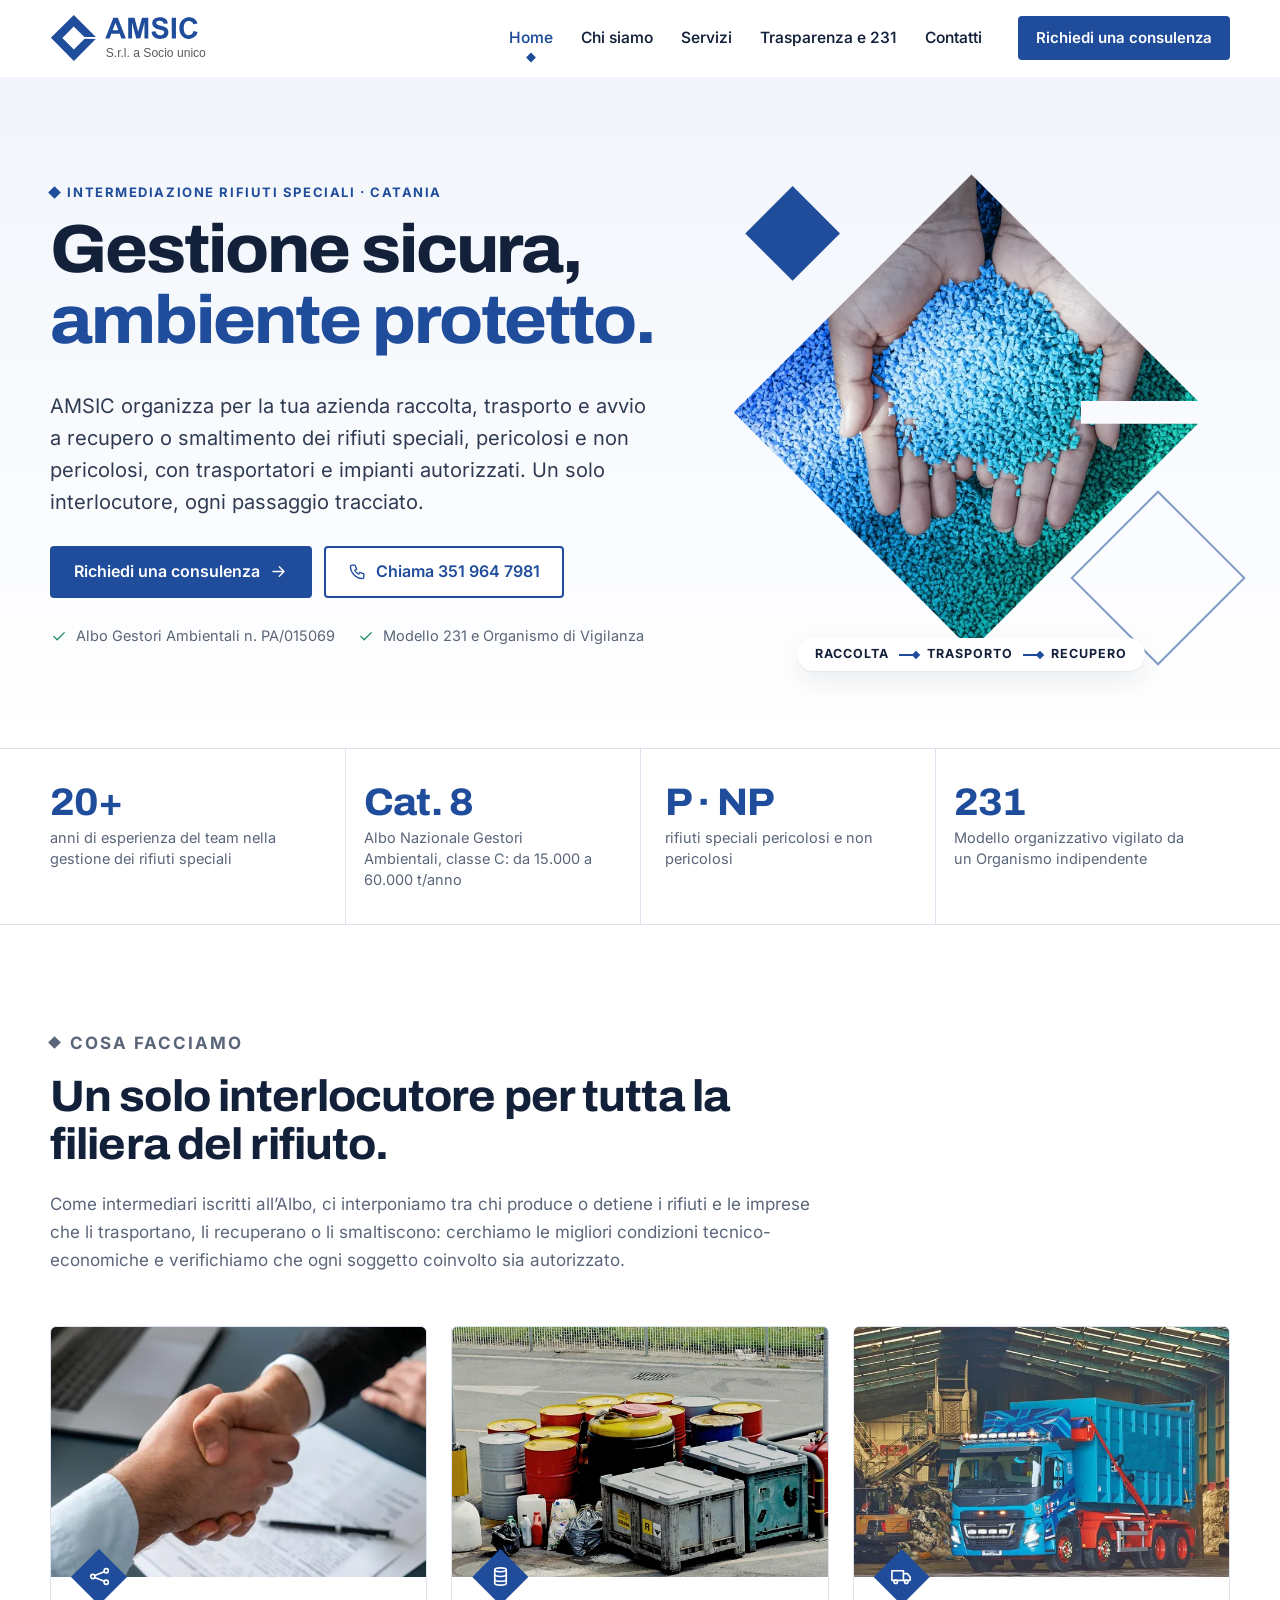
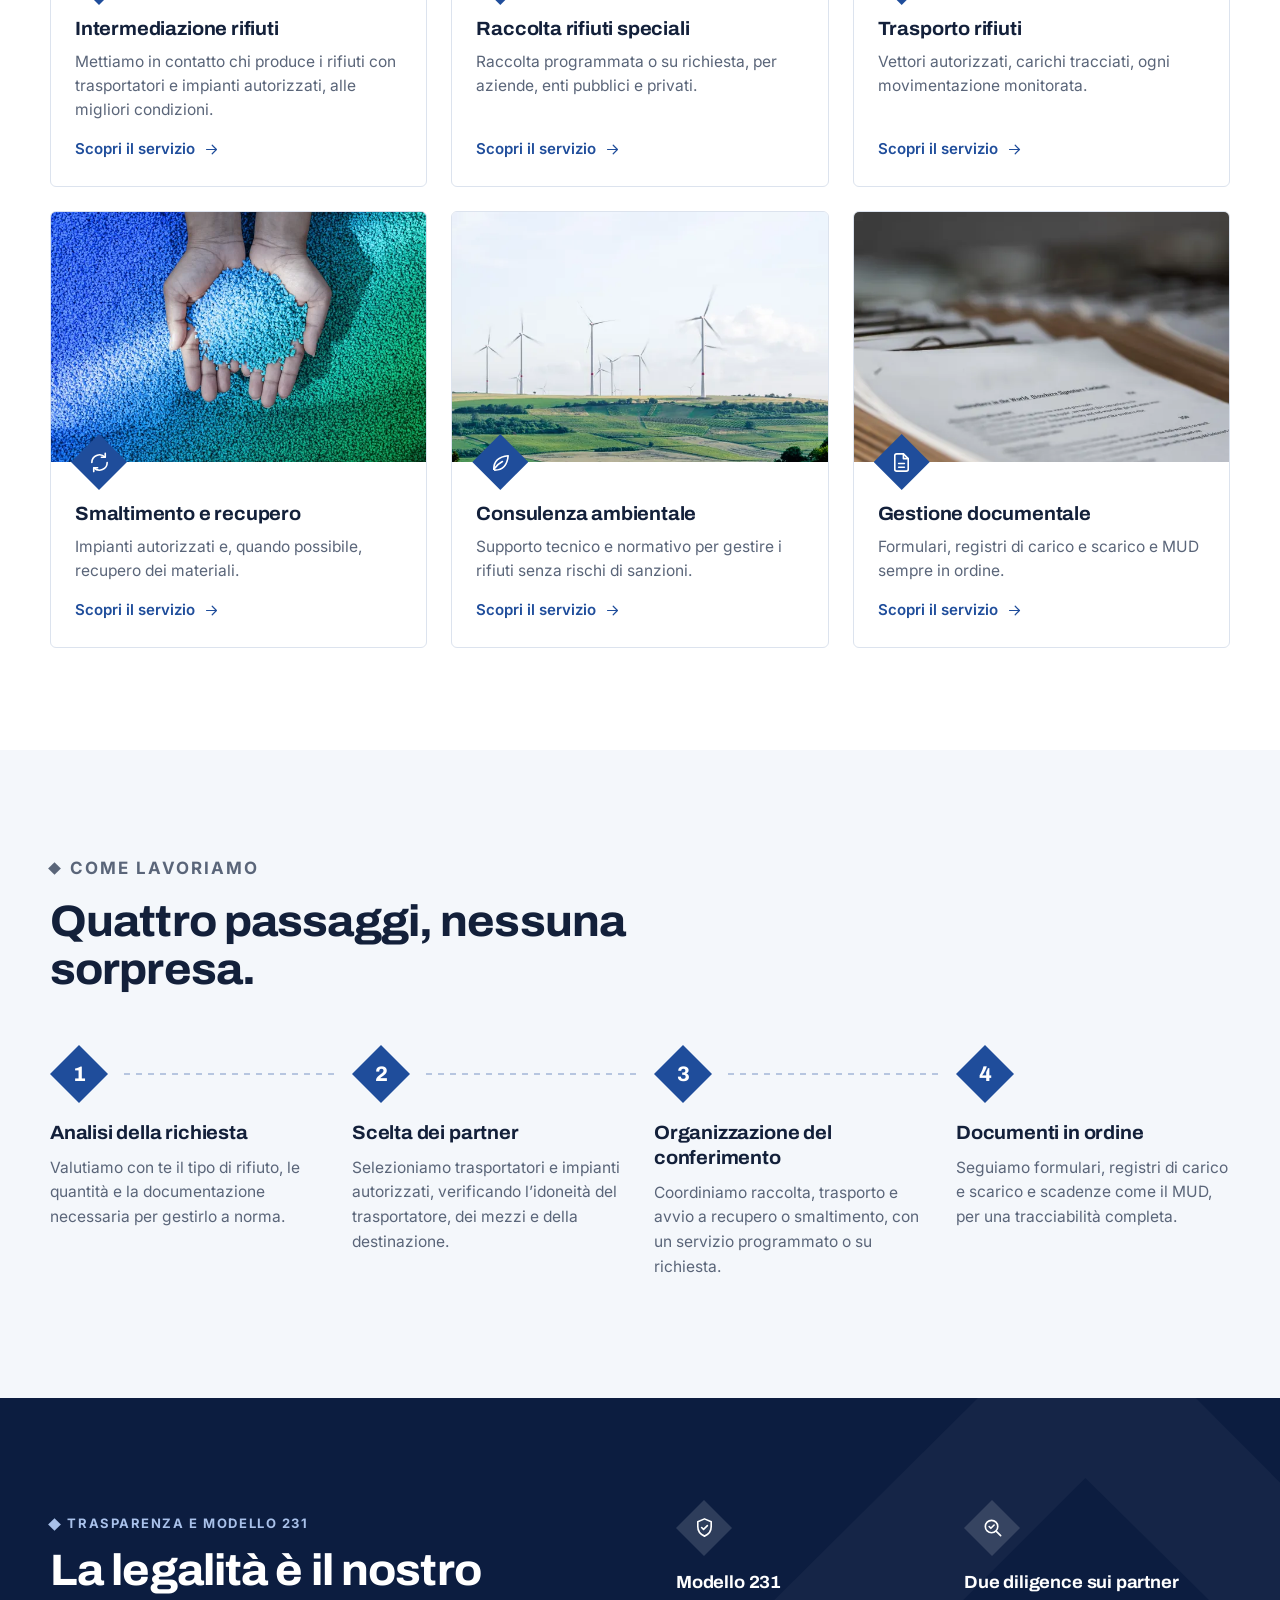
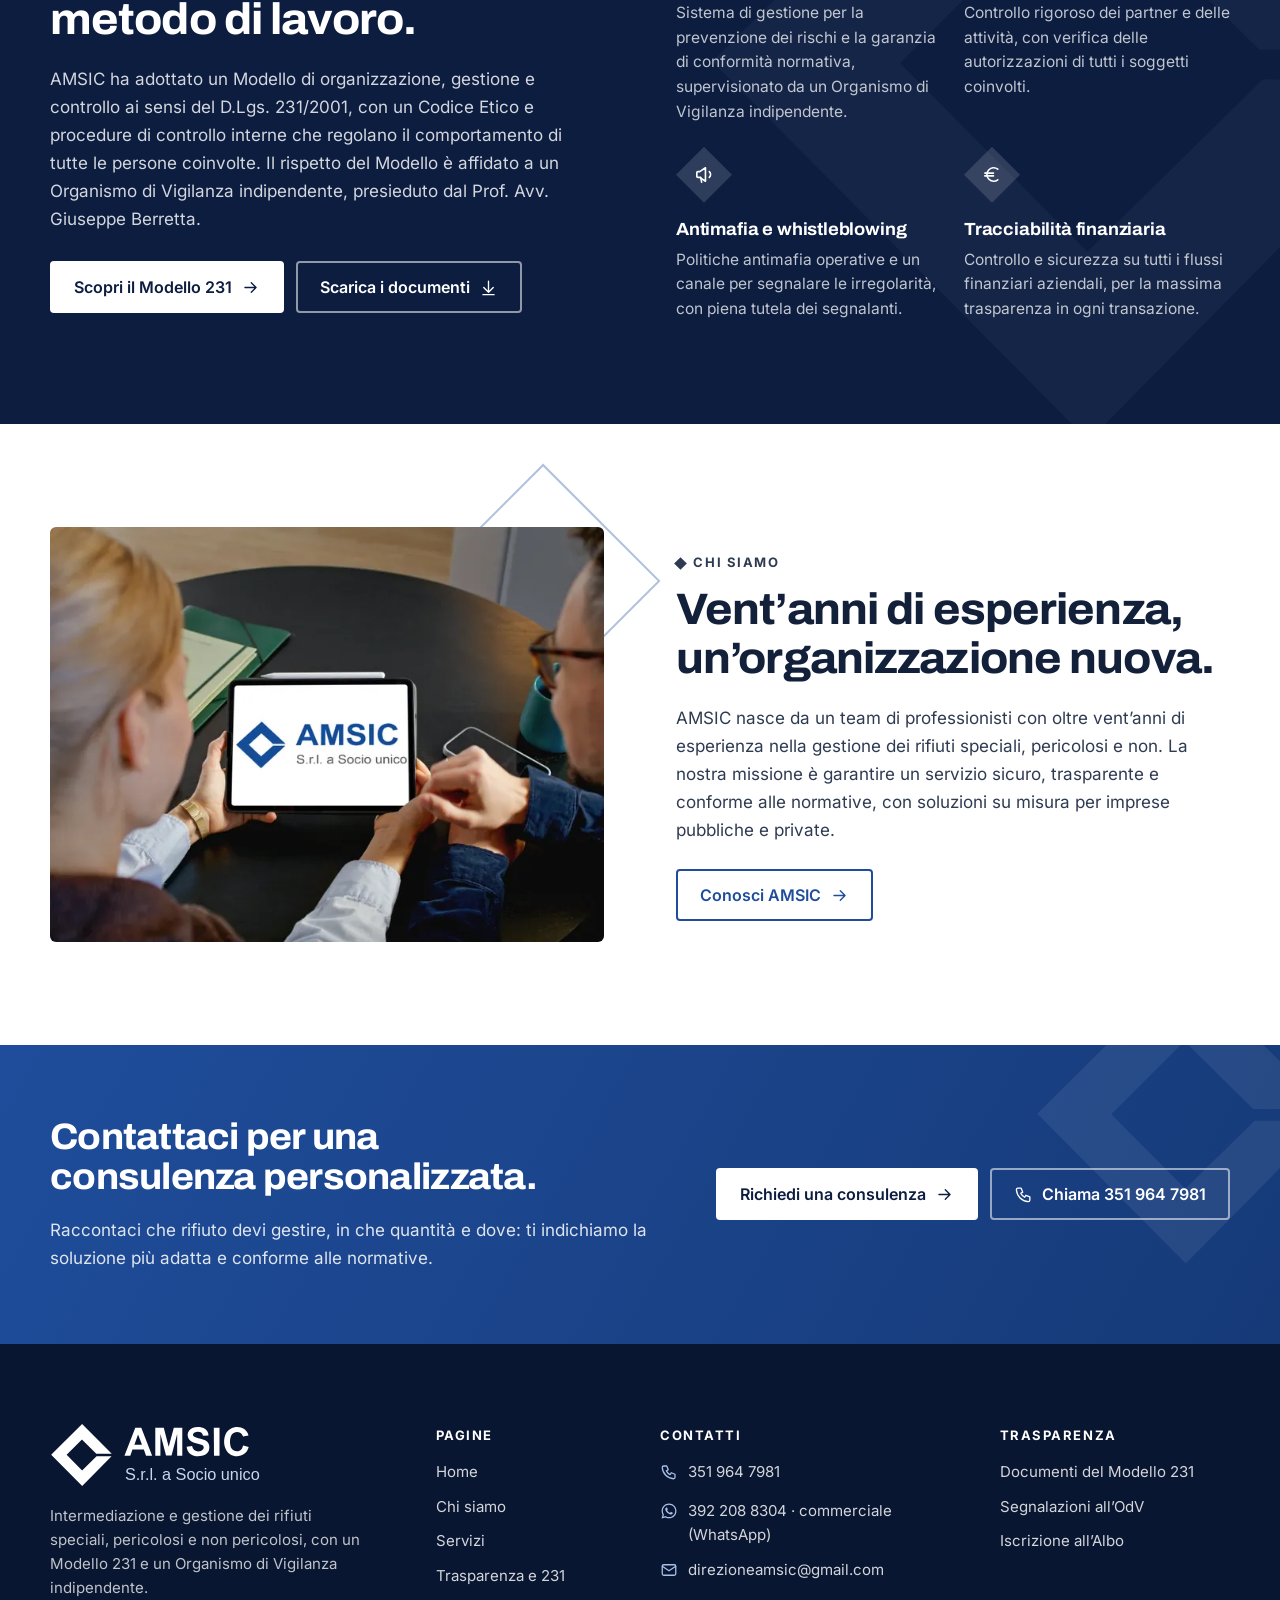
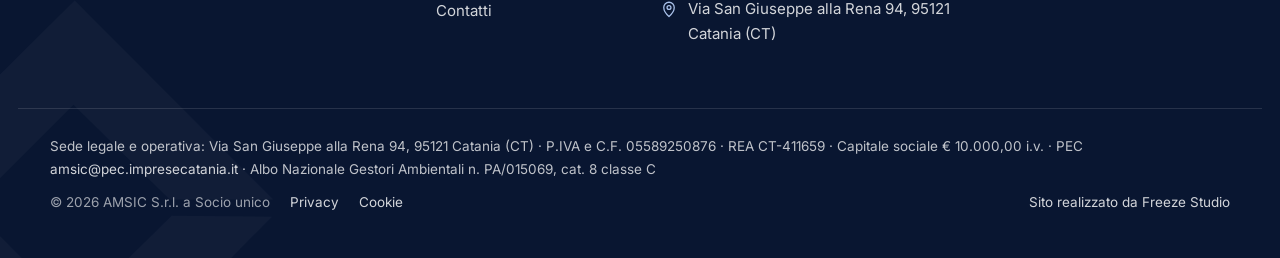
==== commit 7354a869: "Favicon per Google, credito Freeze Studio, dati WebSite, titolo con il marchio, chiave IndexNow Co-A" ====
--- a/index.html
+++ b/index.html
@@ -3,27 +3,30 @@
 <head>
 <meta charset="utf-8">
 <meta name="viewport" content="width=device-width, initial-scale=1">
-<title>AMSIC | Intermediazione e gestione rifiuti speciali a Catania</title>
+<title>AMSIC S.r.l. | Intermediazione e gestione rifiuti speciali a Catania</title>
 <meta name="description" content="Raccolta, trasporto, smaltimento e recupero di rifiuti speciali pericolosi e non pericolosi tramite partner autorizzati. Iscritti all’Albo Gestori Ambientali (cat. 8), Modello 231. Catania.">
 <link rel="canonical" href="https://www.amsic.it/">
+<meta name="google-site-verification" content="l3V-7dkjAfRdMd8adwk6uq7UDjQDXtpb1NbwODb5PtI">
 <meta name="theme-color" content="#1F4D9B">
 <meta property="og:type" content="website">
 <meta property="og:locale" content="it_IT">
 <meta property="og:site_name" content="AMSIC">
-<meta property="og:title" content="AMSIC | Intermediazione e gestione rifiuti speciali a Catania">
+<meta property="og:title" content="AMSIC S.r.l. | Intermediazione e gestione rifiuti speciali a Catania">
 <meta property="og:description" content="Raccolta, trasporto, smaltimento e recupero di rifiuti speciali pericolosi e non pericolosi tramite partner autorizzati. Iscritti all’Albo Gestori Ambientali (cat. 8), Modello 231. Catania.">
 <meta property="og:url" content="https://www.amsic.it/">
 <meta property="og:image" content="https://www.amsic.it/assets/img/condivisione.jpg">
 <meta property="og:image:width" content="1200">
 <meta property="og:image:height" content="630">
 <meta name="twitter:card" content="summary_large_image">
+<link rel="icon" href="/favicon.ico" sizes="48x48">
+<link rel="icon" href="assets/logo/favicon-96.png" sizes="96x96" type="image/png">
 <link rel="icon" href="assets/logo/amsic-marchio.svg" type="image/svg+xml">
-<link rel="icon" href="assets/logo/favicon-32.png" sizes="32x32" type="image/png">
 <link rel="apple-touch-icon" href="assets/logo/apple-touch-icon.png">
+<link rel="manifest" href="/site.webmanifest">
 <link rel="preload" href="assets/font/archivo.woff2" as="font" type="font/woff2" crossorigin>
 <link rel="preload" href="assets/font/inter.woff2" as="font" type="font/woff2" crossorigin>
-<link rel="stylesheet" href="assets/css/stile.css?v=6">
-<script type="application/ld+json">{"@context": "https://schema.org", "@type": "LocalBusiness", "@id": "https://www.amsic.it/#azienda", "name": "AMSIC S.r.l. a Socio unico", "alternateName": "AMSIC", "description": "Intermediazione e gestione di rifiuti speciali, pericolosi e non pericolosi: raccolta, trasporto, smaltimento e recupero tramite partner autorizzati, consulenza ambientale e gestione documentale.", "url": "https://www.amsic.it/", "logo": "https://www.amsic.it/assets/logo/icon-512.png", "image": "https://www.amsic.it/assets/img/condivisione.jpg", "telephone": "+393519647981", "contactPoint": [{"@type": "ContactPoint", "contactType": "sales", "telephone": "+393922088304", "availableLanguage": "Italian"}], "email": "direzioneamsic@gmail.com", "vatID": "IT05589250876", "taxID": "05589250876", "address": {"@type": "PostalAddress", "streetAddress": "Via San Giuseppe alla Rena 94", "postalCode": "95121", "addressLocality": "Catania", "addressRegion": "CT", "addressCountry": "IT"}}</script>
+<link rel="stylesheet" href="assets/css/stile.css?v=7">
+<script type="application/ld+json">{"@context": "https://schema.org", "@type": "WebSite", "@id": "https://www.amsic.it/#sito", "name": "AMSIC", "alternateName": ["AMSIC S.r.l.", "AMSIC srl"], "url": "https://www.amsic.it/", "inLanguage": "it-IT", "publisher": {"@id": "https://www.amsic.it/#azienda"}}</script><script type="application/ld+json">{"@context": "https://schema.org", "@type": "LocalBusiness", "@id": "https://www.amsic.it/#azienda", "name": "AMSIC S.r.l. a Socio unico", "alternateName": "AMSIC", "description": "Intermediazione e gestione di rifiuti speciali, pericolosi e non pericolosi: raccolta, trasporto, smaltimento e recupero tramite partner autorizzati, consulenza ambientale e gestione documentale.", "url": "https://www.amsic.it/", "logo": "https://www.amsic.it/assets/logo/icon-512.png", "image": "https://www.amsic.it/assets/img/condivisione.jpg", "telephone": "+393519647981", "contactPoint": [{"@type": "ContactPoint", "contactType": "sales", "telephone": "+393922088304", "availableLanguage": "Italian"}], "email": "direzioneamsic@gmail.com", "vatID": "IT05589250876", "taxID": "05589250876", "address": {"@type": "PostalAddress", "streetAddress": "Via San Giuseppe alla Rena 94", "postalCode": "95121", "addressLocality": "Catania", "addressRegion": "CT", "addressCountry": "IT"}}</script>
 </head>
 <body>
 <a class="salta" href="#contenuto">Vai al contenuto</a>
@@ -47,7 +50,7 @@
     <div class="eroe-testo">
       <p class="occhiello">Intermediazione rifiuti speciali · Catania</p>
       <h1>Gestione sicura, <span class="a-capo">ambiente protetto.</span></h1>
-      <p class="lead">Organizziamo per la tua azienda raccolta, trasporto e avvio a recupero o smaltimento dei rifiuti speciali, pericolosi e non pericolosi, con trasportatori e impianti autorizzati. Un solo interlocutore, ogni passaggio tracciato.</p>
+      <p class="lead">AMSIC organizza per la tua azienda raccolta, trasporto e avvio a recupero o smaltimento dei rifiuti speciali, pericolosi e non pericolosi, con trasportatori e impianti autorizzati. Un solo interlocutore, ogni passaggio tracciato.</p>
       <div class="azioni" data-sentinella><a class="btn btn-primario" href="contatti#modulo">Richiedi una consulenza<span class="btn-ico"><svg xmlns="http://www.w3.org/2000/svg" viewBox="0 0 24 24" fill="none" stroke="currentColor" stroke-width="1.7" stroke-linecap="round" stroke-linejoin="round" aria-hidden="true" focusable="false"><path d="M5 12h14M13 6l6 6-6 6"/></svg></span></a><a class="btn btn-secondario" href="tel:+393519647981" data-evento="chiamata"><span class="btn-ico"><svg xmlns="http://www.w3.org/2000/svg" viewBox="0 0 24 24" fill="none" stroke="currentColor" stroke-width="1.7" stroke-linecap="round" stroke-linejoin="round" aria-hidden="true" focusable="false"><path d="M5 4h4l2 5-2.5 1.5a11 11 0 0 0 5 5L15 13l5 2v4a2 2 0 0 1-2 2A16 16 0 0 1 3 6a2 2 0 0 1 2-2"/></svg></span>Chiama 351 964 7981</a></div>
       <ul class="garanzie">
         <li><svg xmlns="http://www.w3.org/2000/svg" viewBox="0 0 24 24" fill="none" stroke="currentColor" stroke-width="1.7" stroke-linecap="round" stroke-linejoin="round" aria-hidden="true" focusable="false"><path d="m5 12.5 4.5 4.5L19 7.5"/></svg>Albo Gestori Ambientali n. PA/015069</li>
@@ -223,7 +226,7 @@
   </div>
   <div class="wrap pie-legale">
     <p>Sede legale e operativa: Via San Giuseppe alla Rena 94, 95121 Catania (CT) · P.IVA e C.F. 05589250876 · REA CT-411659 · Capitale sociale € 10.000,00 i.v. · PEC <a href="mailto:amsic@pec.impresecatania.it">amsic@pec.impresecatania.it</a> · Albo Nazionale Gestori Ambientali n. PA/015069, cat. 8 classe C</p>
-    <p class="pie-fondo"><span>© 2026 AMSIC S.r.l. a Socio unico</span><a href="privacy">Privacy</a><a href="cookie">Cookie</a><span class="pie-firma">Sito di Freeze Studio</span></p>
+    <p class="pie-fondo"><span>© 2026 AMSIC S.r.l. a Socio unico</span><a href="privacy">Privacy</a><a href="cookie">Cookie</a><a class="pie-firma" href="https://freezestudio.it/" target="_blank" rel="noopener">Sito realizzato da Freeze Studio</a></p>
   </div>
 </footer>
 <div class="barra-mobile" data-barra aria-hidden="true">
@@ -231,6 +234,6 @@
   <a tabindex="-1" class="btn btn-wa" href="https://wa.me/393922088304?text=Buongiorno%2C%20vorrei%20informazioni%20sui%20vostri%20servizi." target="_blank" rel="noopener" data-evento="whatsapp"><span class="btn-ico"><svg xmlns="http://www.w3.org/2000/svg" viewBox="0 0 24 24" aria-hidden="true" focusable="false"><path fill="currentColor" d="M12.04 2C6.58 2 2.13 6.45 2.13 11.91c0 1.75.46 3.45 1.32 4.95L2.05 22l5.25-1.38c1.45.79 3.08 1.21 4.74 1.21 5.46 0 9.91-4.45 9.91-9.91S17.5 2 12.04 2m.01 1.67c4.55 0 8.24 3.7 8.24 8.24 0 4.55-3.69 8.24-8.24 8.24-1.49 0-2.94-.4-4.2-1.15l-.3-.18-3.12.82.83-3.04-.2-.31a8.2 8.2 0 0 1-1.26-4.38c0-4.54 3.7-8.24 8.25-8.24M8.53 7.33c-.16 0-.43.06-.66.31-.22.25-.87.86-.87 2.07 0 1.22.89 2.39 1 2.56.14.17 1.76 2.67 4.25 3.73.59.27 1.050.42 1.41.53.59.19 1.13.16 1.56.1.48-.07 1.46-.6 1.67-1.18.21-.58.21-1.070.15-1.18-.07-.1-.23-.16-.48-.27-.25-.14-1.47-.74-1.69-.82-.23-.08-.37-.12-.56.12-.16.25-.64.81-.78.97-.15.17-.29.19-.53.07-.26-.13-1.06-.39-2-1.23-.74-.66-1.23-1.47-1.38-1.72-.12-.24-.01-.39.11-.5.11-.11.27-.29.37-.44.13-.14.17-.25.25-.41.08-.17 0-.31-.05-.43-.06-.12-.56-1.36-.78-1.85-.19-.5-.4-.42-.55-.43-.14 0-.3-.01-.47-.01"/></svg></span>WhatsApp</a>
   <a class="btn btn-primario" href="contatti#modulo" tabindex="-1">Scrivici</a>
 </div>
-<script src="assets/js/sito.js?v=6" defer></script>
+<script src="assets/js/sito.js?v=7" defer></script>
 </body>
 </html>
